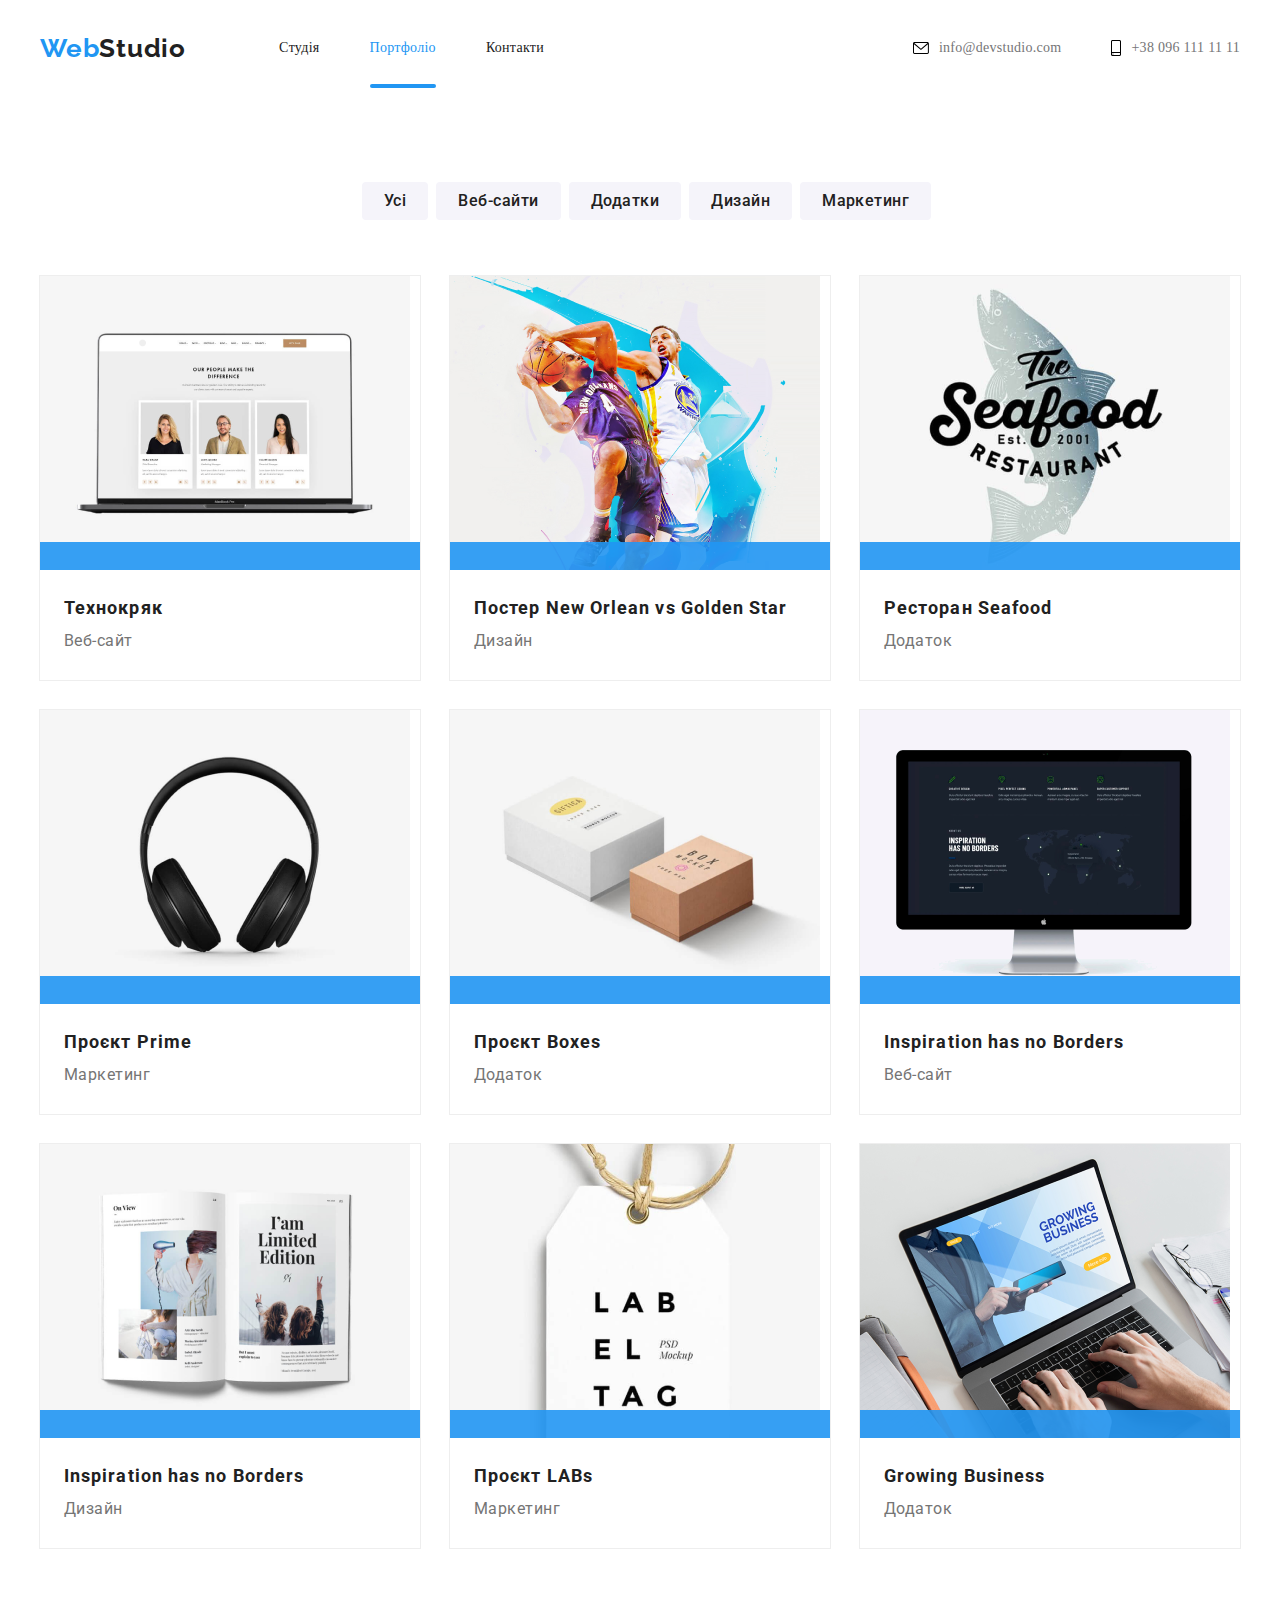
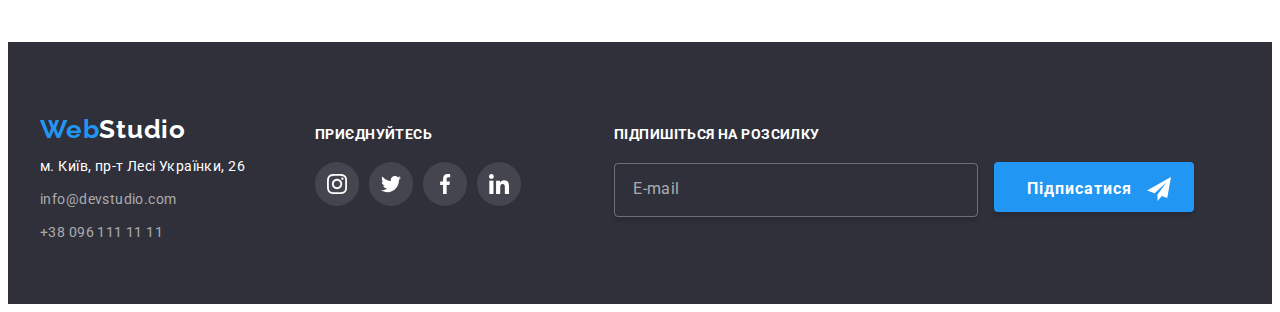
==== portfolio.html @ 43ad525f "update" ====
<!DOCTYPE html>
<html lang="en">
  <head>
    <meta charset="UTF-8" />
    <meta name="viewport" content="width=device-width, initial-scale=1.0" />
    <title>WebStudio</title>
    <link rel="preconnect" href="https://fonts.googleapis.com" />
    <link rel="preconnect" href="https://fonts.gstatic.com" crossorigin />
    <link
      href="https://fonts.googleapis.com/css2?family=Raleway:wght@700&family=Roboto:wght@400;500;700;900&display=swap"
      rel="stylesheet"
    />
    <link
      rel="stylesheet"
      href="https://cdnjs.cloudflare.com/ajax/libs/modern-normalize/2.0.0/modern-normalize.min.css"
      integrity="sha512-4xo8blKMVCiXpTaLzQSLSw3KFOVPWhm/TRtuPVc4WG6kUgjH6J03IBuG7JZPkcWMxJ5huwaBpOpnwYElP/m6wg=="
      crossorigin="anonymous"
      referrerpolicy="no-referrer"
    />
    <link rel="stylesheet" href="./css/main.min.css" />
  </head>
  <body class="body">
    <header class="header">
      <div class="container">
        <div class="header_flex_container">
          <nav class="nav">
            <ul class="nav__list">
              <li class="nav__list-logo-item">
                <a
                  class="header-logo"
                  href="./index.html"
                  title="Возврат на главную страницу"
                  ><span>Web</span>Studio</a
                >
              </li>
              <li class="nav__list-item">
                <a
                  class="nav__list-link nav__list-link--visual"
                  href="./index.html"
                  >Cтудія</a
                >
              </li>
              <li class="nav__list-item">
                <a class="nav__list-link" href="./portfolio.html"> Портфоліо</a>
              </li>
              <li class="nav__list-item">
                <a
                  class="nav__list-link nav__list-link--visual"
                  href=""
                  target="_blank"
                  >Контакти</a
                >
              </li>
            </ul>
          </nav>
          <ul class="contact">
            <li class="contact__list-item">
              <a class="contact__list-link" href="mailto:info@devstudio.com">
                <svg width="16" height="12" class="contact__list-icon">
                  <use href="./symbol.svg#icon-letters"></use>
                </svg>
                info@devstudio.com</a
              >
            </li>
            <li class="contact__list-item">
              <a class="contact__list-link" href="tel:+380961111111">
                <svg width="10" height="16" class="contact__list-icon">
                  <use href="./symbol.svg#icon-smartphone"></use>
                </svg>
                +38 096 111 11 11</a
              >
            </li>
          </ul>
        </div>
      </div>
    </header>
    <main>
      <section class="portfolio">
        <div class="container">
          <ul class="portfolio-button-list">
            <li><button class="portfolio-button-item">Усі</button></li>
            <li><button class="portfolio-button-item">Веб-сайти</button></li>
            <li><button class="portfolio-button-item">Додатки</button></li>
            <li><button class="portfolio-button-item">Дизайн</button></li>
            <li><button class="portfolio-button-item">Маркетинг</button></li>
          </ul>
          <ul class="card-list">
            <li class="card-item">
              <a href="" class="card-list-link">
                <div class="overlay">
                  <img class="all-img" src="./img2/img1.png" alt="png" />
                  <p class="overlay-text">
                    Ресурс пропонує комплексні пропозиції з різним рівнем
                    функціоналу та сервісів. Все це дозволить відвідувачу
                    отримати вичерпні відомості про компанію чи приватну особу.
                  </p>
                </div>
                <div class="card-list-text">
                  <h3 class="card-title">Технокряк</h3>
                  <p class="card-text">Веб-сайт</p>
                </div>
              </a>
            </li>
            <li class="card-item">
              <a href="" class="card-list-link">
                <div class="overlay">
                  <img class="all-img" src="./img2/img2.png" alt="png" />
                  <p class="overlay-text">
                    Ресурс пропонує комплексні пропозиції з різним рівнем
                    функціоналу та сервісів. Все це дозволить відвідувачу
                    отримати вичерпні відомості про компанію чи приватну особу.
                  </p>
                </div>
                <div class="card-list-text">
                  <h3 class="card-title">Постер New Orlean vs Golden Star</h3>
                  <p class="card-text">Дизайн</p>
                </div>
              </a>
            </li>
            <li class="card-item">
              <a href="" class="card-list-link">
                <div class="overlay">
                  <img class="all-img" src="./img2/img3.png" alt="png" />
                  <p class="overlay-text">
                    Ресурс пропонує комплексні пропозиції з різним рівнем
                    функціоналу та сервісів. Все це дозволить відвідувачу
                    отримати вичерпні відомості про компанію чи приватну особу.
                  </p>
                </div>
                <div class="card-list-text">
                  <h3 class="card-title">Ресторан Seafood</h3>
                  <p class="card-text">Додаток</p>
                </div>
              </a>
            </li>
            <li class="card-item">
              <a href="" class="card-list-link">
                <div class="overlay">
                  <img class="all-img" src="./img2/img4.png" alt="png" />
                  <p class="overlay-text">
                    Ресурс пропонує комплексні пропозиції з різним рівнем
                    функціоналу та сервісів. Все це дозволить відвідувачу
                    отримати вичерпні відомості про компанію чи приватну особу.
                  </p>
                </div>
                <div class="card-list-text">
                  <h3 class="card-title">Проєкт Prime</h3>
                  <p class="card-text">Маркетинг</p>
                </div>
              </a>
            </li>
            <li class="card-item">
              <a href="" class="card-list-link">
                <div class="overlay">
                  <img class="all-img" src="./img2/img5.png" alt="png" />
                  <p class="overlay-text">
                    Ресурс пропонує комплексні пропозиції з різним рівнем
                    функціоналу та сервісів. Все це дозволить відвідувачу
                    отримати вичерпні відомості про компанію чи приватну особу.
                  </p>
                </div>
                <div class="card-list-text">
                  <h3 class="card-title">Проєкт Boxes</h3>
                  <p class="card-text">Додаток</p>
                </div>
              </a>
            </li>
            <li class="card-item">
              <a href="" class="card-list-link">
                <div class="overlay">
                  <img class="all-img" src="./img2/img6.png" alt="png" />
                  <p class="overlay-text">
                    Ресурс пропонує комплексні пропозиції з різним рівнем
                    функціоналу та сервісів. Все це дозволить відвідувачу
                    отримати вичерпні відомості про компанію чи приватну особу.
                  </p>
                </div>
                <div class="card-list-text">
                  <h3 class="card-title">Inspiration has no Borders</h3>
                  <p class="card-text">Веб-сайт</p>
                </div>
              </a>
            </li>
            <li class="card-item">
              <a href="" class="card-list-link">
                <div class="overlay">
                  <img class="all-img" src="./img2/img7.png" alt="png" />
                  <p class="overlay-text">
                    Ресурс пропонує комплексні пропозиції з різним рівнем
                    функціоналу та сервісів. Все це дозволить відвідувачу
                    отримати вичерпні відомості про компанію чи приватну особу.
                  </p>
                </div>
                <div class="card-list-text">
                  <h3 class="card-title">Inspiration has no Borders</h3>
                  <p class="card-text">Дизайн</p>
                </div>
              </a>
            </li>
            <li class="card-item">
              <a href="" class="card-list-link">
                <div class="overlay">
                  <img class="all-img" src="./img2/img8.png" alt="png" />
                  <p class="overlay-text">
                    Ресурс пропонує комплексні пропозиції з різним рівнем
                    функціоналу та сервісів. Все це дозволить відвідувачу
                    отримати вичерпні відомості про компанію чи приватну особу.
                  </p>
                </div>
                <div class="card-list-text">
                  <h3 class="card-title">Проєкт LABs</h3>
                  <p class="card-text">Маркетинг</p>
                </div>
              </a>
            </li>
            <li class="card-item">
              <a href="" class="card-list-link">
                <div class="overlay">
                  <img class="all-img" src="./img2/img9.png" alt="png" />
                  <p class="overlay-text">
                    Ресурс пропонує комплексні пропозиції з різним рівнем
                    функціоналу та сервісів. Все це дозволить відвідувачу
                    отримати вичерпні відомості про компанію чи приватну особу.
                  </p>
                </div>
                <div class="card-list-text">
                  <h3 class="card-title">Growing Business</h3>
                  <p class="card-text">Додаток</p>
                </div>
              </a>
            </li>
          </ul>
        </div>
      </section>
    </main>
    <footer class="footer">
      <div class="container">
        <div class="flex-container">
          <div>
            <a href="*" class="footer-logo"><span>Web</span>Studio</a>
            <address class="footer-address">
              <p class="footer-address-text">м. Київ, пр-т Лесі Українки, 26</p>
              <a class="footer-address-mailto" href="mailto:info@devstudio.com"
                >info@devstudio.com</a
              >
              <a class="footer-address-tel" href="tel:+38 096 111 11 11"
                >+38 096 111 11 11</a
              >
            </address>
          </div>
          <div>
            <p class="footer-social-title">приєднуйтесь</p>
            <ul class="footer-social-list">
              <li class="footer-social-item">
                <a class="footer-social-link" href="">
                  <svg class="footer-social-link-svg" width="20" height="20">
                    <use href="./symbol.svg#icon-instagram"></use>
                  </svg>
                </a>
              </li>
              <li>
                <a class="footer-social-link" href="">
                  <svg class="footer-social-link-svg" width="20" height="20">
                    <use href="./symbol.svg#icon-twitter"></use>
                  </svg>
                </a>
              </li>
              <li>
                <a class="footer-social-link" href="">
                  <svg class="footer-social-link-svg" width="20" height="20">
                    <use href="./symbol.svg#icon-facebook"></use>
                  </svg>
                </a>
              </li>
              <li>
                <a class="footer-social-link" href="">
                  <svg class="footer-social-link-svg" width="20" height="20">
                    <use href="./symbol.svg#icon-linkedin"></use>
                  </svg>
                </a>
              </li>
            </ul>
          </div>
          <div class="subscribe">
            <p class="subscribe-text">Підпишіться на розсилку</p>
            <form class="footer-form">
              <input
                type="email"
                class="footer-form-input"
                placeholder="E-mail"
              />
              <button type="submit" class="footer-form-btn">
                Підписатися
                <svg width="24" height="24" class="footer-form-btn-svg">
                  <use href="./symbol.svg#icon-send"></use>
                </svg>
              </button>
            </form>
          </div>
        </div>
      </div>
    </footer>
  </body>
</html>
---- css/main.min.css ----
ul{margin:0;list-style:none;padding:0}h1,h2,h3,h4,h5,h6,p{margin:0}a{text-decoration:none;color:inherit}button{border:none;cursor:pointer;font-family:inherit}address{font-style:normal}img{display:block;height:auto;max-width:100%}.container{padding-left:15px;padding-right:15px;width:1200px;margin:0 auto}.business-order{width:216px;height:50px;border-radius:4px;background:#2196f3;-webkit-box-shadow:0px 4px 4px 0px rgba(0,0,0,.15);box-shadow:0px 4px 4px 0px rgba(0,0,0,.15);color:#fff;text-align:center;font-family:Roboto;font-size:16px;font-style:normal;font-weight:700;line-height:30px;letter-spacing:.96px;margin-left:477px}.footer-form-btn{width:200px;height:50px;border-radius:4px;background:#2196f3;-webkit-box-shadow:0px 4px 4px 0px rgba(0,0,0,.15);box-shadow:0px 4px 4px 0px rgba(0,0,0,.15);border:none;color:#fff;text-align:center;font-family:Roboto;font-size:16px;font-style:normal;font-weight:700;line-height:30px;letter-spacing:.96px;margin-left:12px}.footer-form-btn-svg{position:relative;left:10px;top:6.5px}header{font-weight:500;font-size:14px;line-height:1.143;letter-spacing:.02em;position:sticky;top:0;background:#fff;z-index:1}.header_flex_container{display:-webkit-box;display:-ms-flexbox;display:flex;-webkit-box-align:center;-ms-flex-align:center;align-items:center}.nav__list{display:-webkit-box;display:-ms-flexbox;display:flex;-webkit-box-align:center;-ms-flex-align:center;align-items:center;list-style:none}.nav__list-logo-item{margin-right:93px}.header-logo{color:#212121;font-family:Raleway;font-size:26px;font-style:normal;font-weight:700;line-height:normal;letter-spacing:.78px;margin-top:24px}span{color:#2196f3;font-family:Raleway;font-size:26px;font-style:normal;font-weight:700;line-height:normal;letter-spacing:.78px}.nav__list-item:not(:last-child){margin-right:50px}.nav__list-link{position:relative;-webkit-transition:color 250ms cubic-bezier(0.4, 0, 0.2, 1);transition:color 250ms cubic-bezier(0.4, 0, 0.2, 1);display:block;padding:32px 0;text-decoration:none;color:#2196f3;overflow:hidden}.nav__list-link::after{position:absolute;bottom:0;-webkit-transition:-webkit-transform 250ms cubic-bezier(0.4, 0, 0.2, 1);transition:-webkit-transform 250ms cubic-bezier(0.4, 0, 0.2, 1);transition:transform 250ms cubic-bezier(0.4, 0, 0.2, 1);transition:transform 250ms cubic-bezier(0.4, 0, 0.2, 1), -webkit-transform 250ms cubic-bezier(0.4, 0, 0.2, 1);display:block;content:"";width:100%;height:4px;border-radius:2px;background-color:#2196f3}.nav__list-link:hover,.nav__list-link:focus{color:#2196f3}.nav__list-link--visual{color:#212121}.nav__list-link--visual::after{-webkit-transform:translateY(100%);transform:translateY(100%)}.nav__list-link--visual:hover:after,.nav__list-link--visual:focus:after{-webkit-transform:translateY(0%);transform:translateY(0%)}.contact{display:-webkit-box;display:-ms-flexbox;display:flex;-webkit-box-align:center;-ms-flex-align:center;align-items:center;-webkit-box-pack:center;-ms-flex-pack:center;justify-content:center;margin-left:auto;list-style:none}.contact__list-item:nth-child(1){margin-right:50px}.contact__list-link{display:-webkit-box;display:-ms-flexbox;display:flex;-webkit-box-align:center;-ms-flex-align:center;align-items:center;-webkit-transition:color 250ms cubic-bezier(0.4, 0, 0.2, 1),fill 250ms cubic-bezier(0.4, 0, 0.2, 1);transition:color 250ms cubic-bezier(0.4, 0, 0.2, 1),fill 250ms cubic-bezier(0.4, 0, 0.2, 1);padding-top:30px;padding-bottom:30px;text-decoration:none;color:#757577}.contact__list-link:hover,.contact__list-link:focus{color:#2196f3;fill:#2196f3}.contact__list-icon{margin-right:10px}.business{padding-top:200px;padding-bottom:200px;background-image:url(../img/backgroundImg.png)}.business-title{margin:0 auto;width:696px;color:#fff;text-align:center;font-family:Roboto;font-size:44px;font-style:normal;font-weight:900;line-height:60px;letter-spacing:2.64px;text-transform:uppercase;margin-bottom:30px}.features-sections{padding-top:94px;padding-bottom:94px}.features-list{display:-webkit-box;display:-ms-flexbox;display:flex;gap:30px}.features-title{color:#212121;font-family:Roboto;font-size:14px;font-style:normal;font-weight:700;line-height:normal;letter-spacing:.42px;text-transform:uppercase;margin-top:30px}.features-text{width:270px;color:#757575;font-family:Roboto;font-size:14px;font-style:normal;font-weight:400;line-height:24px;letter-spacing:.42px;margin-top:10px}.features-img{width:270px;height:120px;border-radius:4px;background:#f5f4fa;margin-bottom:30px}.features-list-item:first-child::before{background-image:url(../img/antenna.png);display:block;content:"";width:270px;height:120px}.features-list-item:nth-child(2):before{background-image:url(../img/clock.png);display:block;content:"";width:270px;height:120px}.features-list-item:nth-child(3)::before{background-image:url(../img/diagram.png);display:block;content:"";width:270px;height:120px}.features-list-item:last-child::before{background-image:url(../img/astronaut.png);display:block;content:"";width:270px;height:120px}.wearedoing-title{color:#212121;text-align:center;font-family:Roboto;font-size:36px;font-style:normal;font-weight:700;line-height:normal;letter-spacing:1.08px;margin-bottom:50px}.wearedoing-list{display:-webkit-box;display:-ms-flexbox;display:flex;-webkit-column-gap:30px;-moz-column-gap:30px;column-gap:30px;margin-bottom:94px}.work-list{position:relative}.wearedoing-item-text{color:#fff;text-align:center;font-family:Roboto;font-size:14px;font-style:normal;font-weight:700;line-height:normal;letter-spacing:.42px;text-transform:uppercase;position:absolute;bottom:0;left:0;background:rgba(47,48,58,.8);display:-webkit-box;display:-ms-flexbox;display:flex;-webkit-box-pack:center;-ms-flex-pack:center;justify-content:center;width:100%;height:70px;-webkit-box-align:center;-ms-flex-align:center;align-items:center}.section-team{background:#f5f4fa;padding-top:94px;padding-bottom:94px}.section-team-title{color:#212121;text-align:center;font-family:Roboto;font-size:36px;font-style:normal;font-weight:700;line-height:normal;letter-spacing:1.08px;margin-bottom:50px}.team-list{display:-webkit-box;display:-ms-flexbox;display:flex;-webkit-column-gap:30px;-moz-column-gap:30px;column-gap:30px}.team-list-item{width:270px;height:428px;border-radius:0px 0px 4px 4px;background:#fff;-webkit-box-shadow:0px 2px 1px 0px rgba(0,0,0,.2),0px 1px 1px 0px rgba(0,0,0,.14),0px 1px 3px 0px rgba(0,0,0,.12);box-shadow:0px 2px 1px 0px rgba(0,0,0,.2),0px 1px 1px 0px rgba(0,0,0,.14),0px 1px 3px 0px rgba(0,0,0,.12)}.team-list-title{color:#212121;text-align:center;font-family:Roboto;font-size:16px;font-style:normal;font-weight:500;line-height:normal;letter-spacing:.48px;margin-top:30px}.team-list-text{color:#757575;text-align:center;font-family:Roboto;font-size:16px;font-style:normal;font-weight:400;line-height:normal;letter-spacing:.48px;margin-top:10px}.social-list{display:-webkit-box;display:-ms-flexbox;display:flex;gap:20px;margin-top:16px;margin-left:16px}.social-item-link{width:44px;height:44px;display:-webkit-box;display:-ms-flexbox;display:flex;-webkit-box-align:center;-ms-flex-align:center;align-items:center;-webkit-box-pack:center;-ms-flex-pack:center;justify-content:center;border-radius:50%;color:#757575}.social-item-link:hover{color:#fff;background-color:#2196f3}.social-item-svg{fill:currentColor}.customers-sections{padding-top:94px;padding-bottom:94px}.customers-title{color:#212121;text-align:center;font-family:Roboto;font-size:36px;font-style:normal;font-weight:700;line-height:normal;letter-spacing:1.08px;margin-bottom:50px}.client-list{display:-webkit-box;display:-ms-flexbox;display:flex;gap:30px}.client-list-item{-ms-flex-preferred-size:calc((100% - 150px)/6);flex-basis:calc((100% - 150px)/6)}.client-link{width:170px;height:92px;border-radius:4px;border:1px solid #afb1b8;display:-webkit-box;display:-ms-flexbox;display:flex}.client-link:hover .client-svg{color:#2196f3}.client-link:hover{border:1px solid #2196f3}.client-svg{width:106px;height:60px;margin-top:16px;margin-left:32px;fill:currentColor;color:#757575}.footer{padding-top:72px;background:#2f303a;padding-bottom:60px}.footer-logo{color:#fff;font-family:Raleway;font-size:26px;font-style:normal;font-weight:700;line-height:normal;letter-spacing:.78px}.footer-address{margin-top:10px;display:-webkit-box;display:-ms-flexbox;display:flex;-webkit-box-orient:vertical;-webkit-box-direction:normal;-ms-flex-direction:column;flex-direction:column}.flex-container{display:-webkit-box;display:-ms-flexbox;display:flex;-webkit-column-gap:70px;-moz-column-gap:70px;column-gap:70px}.footer-address-text{color:#fff;font-family:Roboto;font-size:14px;font-style:normal;font-weight:400;line-height:24px;letter-spacing:.42px;margin-bottom:9px}.footer-address-mailto{color:rgba(255,255,255,.6);font-family:Roboto;font-size:14px;font-style:normal;font-weight:400;line-height:24px;letter-spacing:.42px;margin-bottom:9px}.footer-address-tel{color:rgba(255,255,255,.6);font-family:Roboto;font-size:14px;font-style:normal;font-weight:400;line-height:24px;letter-spacing:.42px}.footer-social-title{color:#fff;font-family:Roboto;font-size:14px;font-style:normal;font-weight:700;line-height:normal;letter-spacing:.42px;text-transform:uppercase;margin-top:12px}.footer-social-list{display:-webkit-box;display:-ms-flexbox;display:flex;margin-top:20px;gap:10px}.footer-social-link{display:-webkit-box;display:-ms-flexbox;display:flex;width:44px;height:44px;background-color:rgba(255,255,255,.1);border-radius:50%}.footer-social-link-svg{margin-top:12px;margin-left:12px;fill:currentColor;color:#fff}.footer-social-link:hover{background-color:#2196f3}.subscribe{margin-left:23px}.subscribe-text{color:#fff;font-family:Roboto;font-size:14px;font-style:normal;font-weight:700;line-height:normal;letter-spacing:.42px;text-transform:uppercase;margin-bottom:20px;margin-top:12px}.footer-form-input{width:358px;height:50px;border-radius:4px;border:1px solid rgba(255,255,255,.3);background:rgba(33,150,243,0);-webkit-box-shadow:0px 4px 4px 0px rgba(0,0,0,.15);box-shadow:0px 4px 4px 0px rgba(0,0,0,.15);text-indent:16px}.footer-form-input::-webkit-input-placeholder{color:rgba(255,255,255,.6);font-family:Roboto;font-size:16px;font-style:normal;font-weight:400;line-height:20px;letter-spacing:.48px}.footer-form-input::-moz-placeholder{color:rgba(255,255,255,.6);font-family:Roboto;font-size:16px;font-style:normal;font-weight:400;line-height:20px;letter-spacing:.48px}.footer-form-input:-ms-input-placeholder{color:rgba(255,255,255,.6);font-family:Roboto;font-size:16px;font-style:normal;font-weight:400;line-height:20px;letter-spacing:.48px}.footer-form-input::-ms-input-placeholder{color:rgba(255,255,255,.6);font-family:Roboto;font-size:16px;font-style:normal;font-weight:400;line-height:20px;letter-spacing:.48px}.footer-form-input::placeholder{color:rgba(255,255,255,.6);font-family:Roboto;font-size:16px;font-style:normal;font-weight:400;line-height:20px;letter-spacing:.48px}.modal{position:absolute;top:50%;left:50%;padding:40px;background-color:#fff;-webkit-transform:translate(-50%, -50%) scale(1) scaleY(1) rotate(0);transform:translate(-50%, -50%) scale(1) scaleY(1) rotate(0);-webkit-transition:-webkit-transform 300ms linear;transition:-webkit-transform 300ms linear;transition:transform 300ms linear;transition:transform 300ms linear, -webkit-transform 300ms linear;max-width:528px}.modal-title{color:#212121;text-align:center;font-family:Roboto;font-size:20px;font-style:normal;font-weight:700;line-height:normal;letter-spacing:.6px;margin-bottom:12px}label{display:block;margin-bottom:10px}.input-name,.input-tel,.input-email{background-color:rgba(0,0,0,0);width:100%;height:40px;border:none;padding-left:35px;border-radius:4px;border:1px solid rgba(33,33,33,.2);margin-top:4px}.input-name:focus-within,.input-name:focus-within,.input-name:focus-within,.input-tel:focus-within,.input-tel:focus-within,.input-tel:focus-within,.input-email:focus-within,.input-email:focus-within,.input-email:focus-within{outline:1px solid #2196f3}.modal-form{color:#757575;font-family:Roboto;font-size:12px;font-style:normal;font-weight:400;line-height:normal;letter-spacing:.12px}.modal-massage{resize:none;border:none;width:100%;height:120px;padding:12px 16px 12px 16px;margin-top:4px;border-radius:4px;border:1px solid rgba(33,33,33,.2);margin-bottom:20px}.modal-massage::-webkit-input-placeholder{color:rgba(117,117,117,.5);font-family:Roboto;font-size:12px;font-style:normal;font-weight:400;line-height:normal;letter-spacing:.12px}.modal-massage::-moz-placeholder{color:rgba(117,117,117,.5);font-family:Roboto;font-size:12px;font-style:normal;font-weight:400;line-height:normal;letter-spacing:.12px}.modal-massage:-ms-input-placeholder{color:rgba(117,117,117,.5);font-family:Roboto;font-size:12px;font-style:normal;font-weight:400;line-height:normal;letter-spacing:.12px}.modal-massage::-ms-input-placeholder{color:rgba(117,117,117,.5);font-family:Roboto;font-size:12px;font-style:normal;font-weight:400;line-height:normal;letter-spacing:.12px}.modal-massage::placeholder{color:rgba(117,117,117,.5);font-family:Roboto;font-size:12px;font-style:normal;font-weight:400;line-height:normal;letter-spacing:.12px}.modal-massage:focus-within{outline:1px solid #2196f3}.privacy-span{color:#757575;font-family:Roboto;font-size:14px;font-style:normal;font-weight:400;line-height:24px;letter-spacing:.42px}.privacy-link{color:#2196f3;font-family:Roboto;font-size:14px;font-style:normal;font-weight:400;line-height:24px;letter-spacing:.42px;text-decoration-line:underline}.modal-form-spn{position:relative;color:#212121}.modal-form-spn:focus-within{color:#2196f3}.modal-svg{color:currentColor;position:absolute;top:10px;left:15px}.modal-form-btn{width:200px;height:50px;border-radius:4px;background:#188ce8;-webkit-box-shadow:0px 4px 4px 0px rgba(0,0,0,.15);box-shadow:0px 4px 4px 0px rgba(0,0,0,.15);color:#fff;text-align:center;font-family:Roboto;font-size:16px;font-style:normal;font-weight:700;line-height:30px;letter-spacing:.96px;margin-left:124px;margin-top:20px}.privacy-input{margin-left:13px;width:16px;height:15px}.modal-span-icon{fill:currentColor}.modal-btn-close{height:30px;width:30px;position:absolute;top:8px;right:8px;border-radius:50%;border:1px solid rgba(0,0,0,.1);background:none;display:-webkit-box;display:-ms-flexbox;display:flex;-webkit-box-align:center;-ms-flex-align:center;align-items:center;-webkit-box-pack:center;-ms-flex-pack:center;justify-content:center}.btn-close-svg{fill:currentColor}.modal-btn-close:hover,.btn-close-svg:hover{color:#2196f3}.modal-privacy{display:-webkit-box;display:-ms-flexbox;display:flex;gap:7px;-webkit-box-pack:center;-ms-flex-pack:center;justify-content:center;-webkit-box-align:center;-ms-flex-align:center;align-items:center}.backdrop.is-hidden .modal{-webkit-transform:translate(-50%, -50%) scale(0);transform:translate(-50%, -50%) scale(0)}.portfolio{margin-top:94px;margin-bottom:94px}.portfolio-button-list{display:-webkit-box;display:-ms-flexbox;display:flex;gap:8px;margin-left:322px}.portfolio-button-item{border-radius:4px;background:#f5f4fa;color:#212121;text-align:center;font-family:Roboto;font-size:16px;font-style:normal;font-weight:500;line-height:26px;letter-spacing:.48px;padding-left:22px;padding-right:22px;padding-top:6px;padding-bottom:6px;-webkit-transition:.2s;transition:.2s}.portfolio-button-item:hover{border-radius:4px;background:#2196f3;color:#fff;text-align:center;font-family:Roboto;font-size:16px;font-style:normal;font-weight:500;line-height:26px;letter-spacing:.48px;-webkit-box-shadow:0px 2px 2px 0px rgba(0,0,0,.12),0px 1px 2px 0px rgba(0,0,0,.08),0px 3px 1px 0px rgba(0,0,0,.1);box-shadow:0px 2px 2px 0px rgba(0,0,0,.12),0px 1px 2px 0px rgba(0,0,0,.08),0px 3px 1px 0px rgba(0,0,0,.1)}.card-list{margin-top:56px;display:-webkit-box;display:-ms-flexbox;display:flex;-webkit-box-pack:center;-ms-flex-pack:center;justify-content:center;-ms-flex-wrap:wrap;flex-wrap:wrap;gap:30px}.card-title{color:#212121;font-family:Roboto;font-size:18px;font-style:normal;font-weight:700;line-height:36px;letter-spacing:1.08px;margin-top:20px;margin-bottom:0;margin-left:24px}.card-text{color:#757575;font-family:Roboto;font-size:16px;font-style:normal;font-weight:400;line-height:30px;letter-spacing:.48px;margin-left:24px;margin-top:0;margin-bottom:20px}.card-item{height:404px;position:relative;-ms-flex-preferred-size:calc((100% - 60px)/3);flex-basis:calc((100% - 60px)/3);outline:1px solid #eee;-webkit-transition:.5s;transition:.5s;overflow:hidden}.card-item:hover{-webkit-box-shadow:1px 4px 6px 0px rgba(0,0,0,.16),0px 4px 4px 0px rgba(0,0,0,.06),0px 1px 1px 0px rgba(0,0,0,.12);box-shadow:1px 4px 6px 0px rgba(0,0,0,.16),0px 4px 4px 0px rgba(0,0,0,.06),0px 1px 1px 0px rgba(0,0,0,.12)}.card-item:hover .overlay{-webkit-transform:translateY(0);transform:translateY(0)}.overlay-text{position:absolute;top:0;left:0;padding:63px 24px;-webkit-transform:translateY(100%);transform:translateY(100%);color:#fff;font-size:18px;font-style:normal;font-weight:400;line-height:28px;letter-spacing:.54px;background-color:rgba(33,150,243,.9);-webkit-transition:-webkit-transform .5s ease;transition:-webkit-transform .5s ease;transition:transform .5s ease;transition:transform .5s ease, -webkit-transform .5s ease}.overlay{overflow:hidden;position:relative}.card-list-link:hover .overlay-text{-webkit-transform:translateY(0);transform:translateY(0)}.card-list-text{padding:0 24 20 24}/*# sourceMappingURL=main.min.css.map */
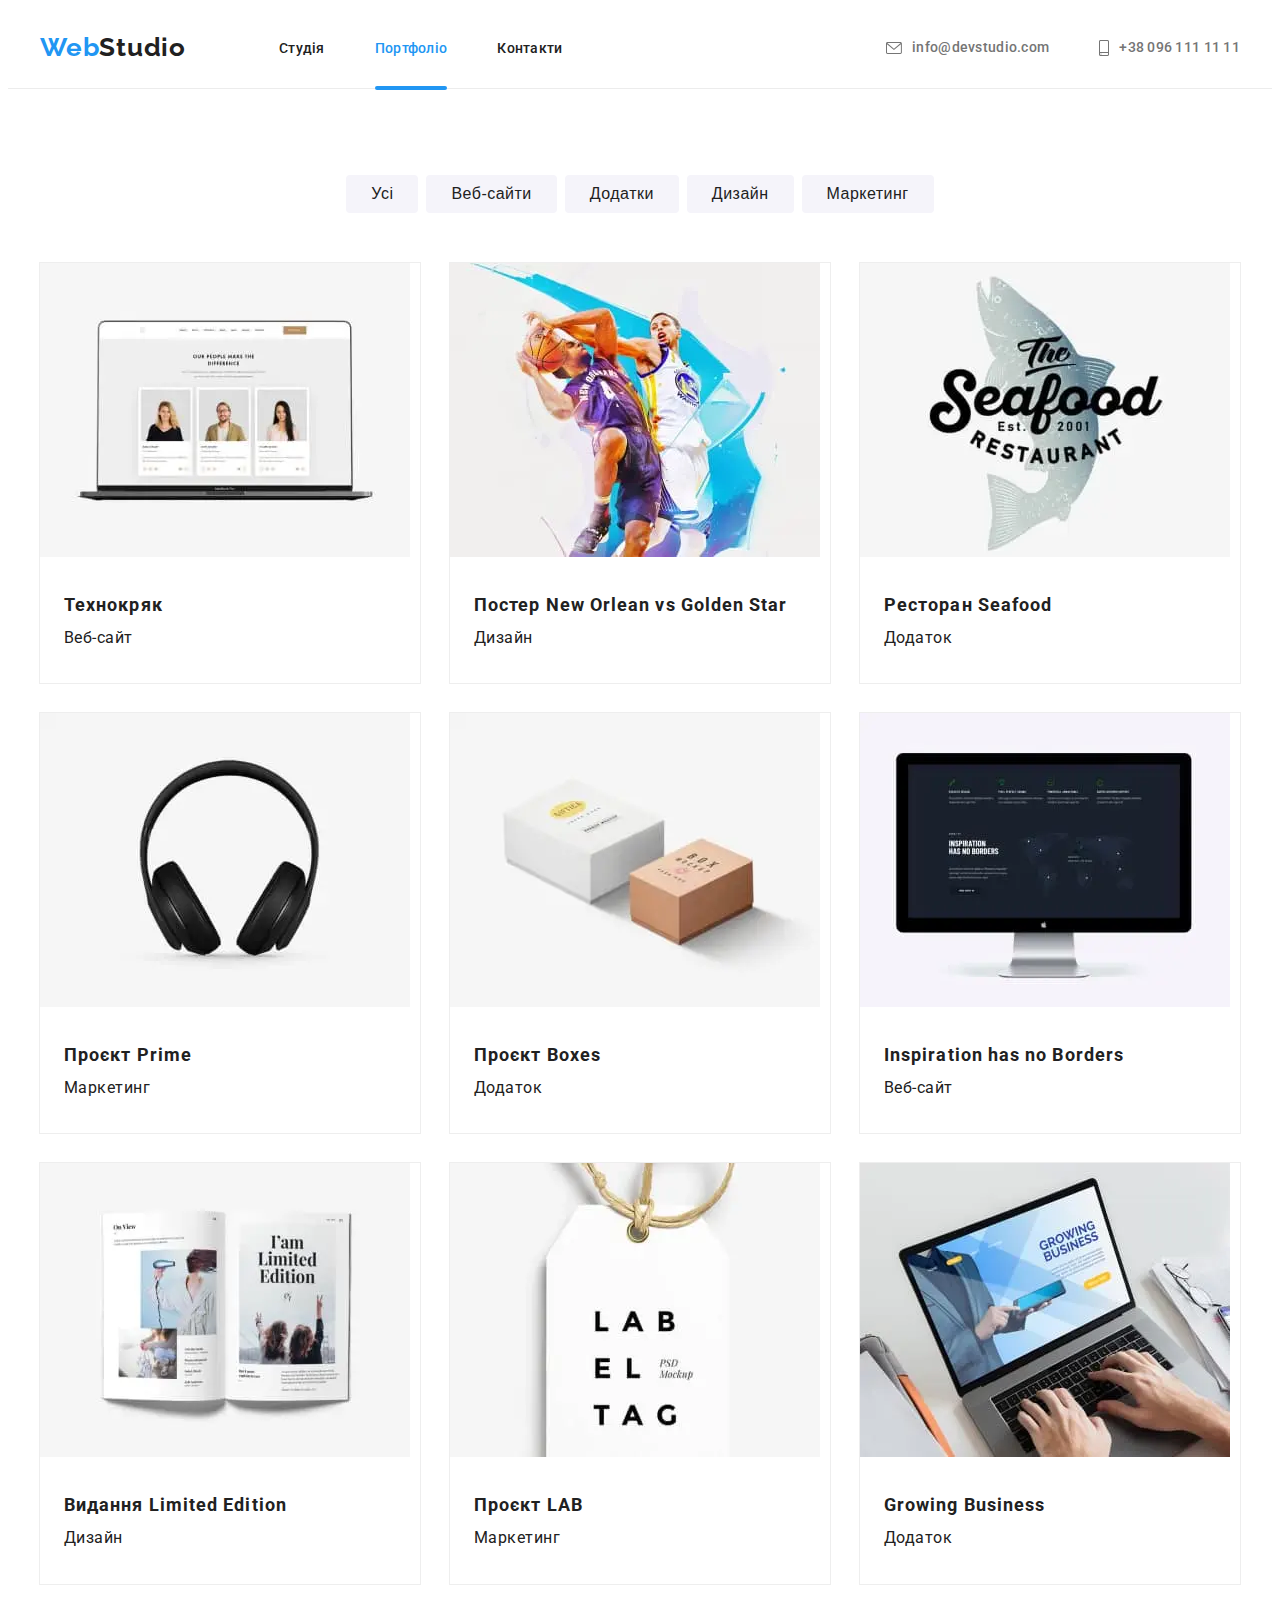
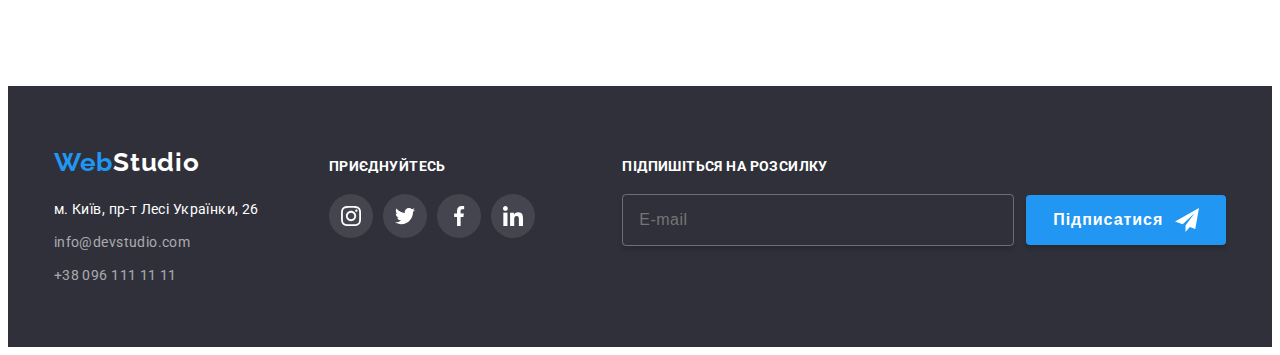
==== commit 0144f933: "final work" ====
--- a/portfolio.html
+++ b/portfolio.html
@@ -1,9 +1,9 @@
 <!DOCTYPE html>
-<html lang="en">
+<html lang="uk">
   <head>
     <meta charset="UTF-8" />
     <meta name="viewport" content="width=device-width, initial-scale=1.0" />
-    <title>WebStudio</title>
+    <title>Portfolio</title>
     <link rel="preconnect" href="https://fonts.googleapis.com" />
     <link rel="preconnect" href="https://fonts.gstatic.com" crossorigin />
     <link
@@ -19,213 +19,763 @@
     />
     <link rel="stylesheet" href="./css/main.min.css" />
   </head>
-  <body class="body">
+  <body>
     <header class="header">
       <div class="container">
-        <div class="header_flex_container">
+        <div class="header__wrapper">
+          <a href="./index.html" class="header__logo"
+            ><span class="web">Web</span>Studio</a
+          >
           <nav class="nav">
             <ul class="nav__list">
-              <li class="nav__list-logo-item">
-                <a
-                  class="header-logo"
-                  href="./index.html"
-                  title="Возврат на главную страницу"
-                  ><span>Web</span>Studio</a
+              <li class="nav__item">
+                <a href="./index.html" class="nav__link">Студія</a>
+              </li>
+              <li class="nav__item">
+                <a href="./portfolio.html" class="nav__link active"
+                  >Портфоліо</a
                 >
               </li>
-              <li class="nav__list-item">
-                <a
-                  class="nav__list-link nav__list-link--visual"
-                  href="./index.html"
-                  >Cтудія</a
-                >
-              </li>
-              <li class="nav__list-item">
-                <a class="nav__list-link" href="./portfolio.html"> Портфоліо</a>
-              </li>
-              <li class="nav__list-item">
-                <a
-                  class="nav__list-link nav__list-link--visual"
-                  href=""
-                  target="_blank"
-                  >Контакти</a
-                >
+              <li class="nav__item">
+                <a href="#" class="nav__link">Контакти</a>
               </li>
             </ul>
           </nav>
-          <ul class="contact">
-            <li class="contact__list-item">
-              <a class="contact__list-link" href="mailto:info@devstudio.com">
-                <svg width="16" height="12" class="contact__list-icon">
-                  <use href="./symbol.svg#icon-letters"></use>
+          <ul class="contacts">
+            <li class="contacts__item">
+              <a href="mailto:info@devstudio.com" class="contacts__link">
+                <svg width="16" height="12" class="contacts__icon">
+                  <use href="./images/symbol-defs.svg#icon-envelope"></use>
                 </svg>
-                info@devstudio.com</a
-              >
-            </li>
-            <li class="contact__list-item">
-              <a class="contact__list-link" href="tel:+380961111111">
-                <svg width="10" height="16" class="contact__list-icon">
-                  <use href="./symbol.svg#icon-smartphone"></use>
+                <span>info@devstudio.com</span>
+              </a>
+            </li>
+            <li class="contacts__item">
+              <a href="tel:+38 096 111 11 11" class="contacts__link">
+                <svg width="10" height="16" class="contacts__icon">
+                  <use href="./images/symbol-defs.svg#icon-smartphone"></use>
                 </svg>
-                +38 096 111 11 11</a
-              >
+                <span>+38 096 111 11 11</span>
+              </a>
             </li>
           </ul>
+          <button class="header__btn mob-menu__open">
+            <svg width="24" height="16">
+              <use href="./images/symbol-defs.svg#burger-menu"></use>
+            </svg>
+          </button>
+        </div>
+      </div>
+      <div class="mob-menu is-hidden-mob">
+        <div class="mob-menu__container">
+          <button class="mob-menu__close">
+            <svg width="18" height="18">
+              <use
+                href="./images/symbol-defs.svg#icon-exit"
+                class="modal-close-icon"
+              ></use>
+            </svg>
+          </button>
+
+          <nav class="mob-navigation">
+            <ul class="mob-navigation__list">
+              <li class="mob-navigation__item">
+                <a href="./index.html" class="mob-navigation__link">Студія</a>
+              </li>
+              <li class="mob-navigation__item">
+                <a href="./portfolio.html" class="mob-navigation__link"
+                  >Портфоліо</a
+                >
+              </li>
+              <li class="mob-navigation__item">
+                <a href="" class="mob-navigation__link">Контакти</a>
+              </li>
+            </ul>
+          </nav>
+
+          <div class="mob__bottom">
+            <ul class="mob-contacts">
+              <li class="mob-contacts__item">
+                <a href="tel: +38 096 111 11 11" class="mob-contacts__tel"
+                  >+38 096 111 11 11</a
+                >
+              </li>
+              <li class="mob-contacts__item">
+                <a href="mailto: info@devstudio.com" class="mob-contacts__mail"
+                  >info@devstudio.com</a
+                >
+              </li>
+            </ul>
+            <ul class="mob-social">
+              <li class="mob-social__item">
+                <a href="" class="mob-social__link">Instagram</a>
+              </li>
+              <li class="mob-social__item">
+                <a href="" class="mob-social__link">Twitter</a>
+              </li>
+              <li class="mob-social__item">
+                <a href="" class="mob-social__link">Facebook</a>
+              </li>
+              <li class="mob-social__item">
+                <a href="" class="mob-social__link">LinkedIn</a>
+              </li>
+            </ul>
+          </div>
         </div>
       </div>
     </header>
     <main>
       <section class="portfolio">
         <div class="container">
-          <ul class="portfolio-button-list">
-            <li><button class="portfolio-button-item">Усі</button></li>
-            <li><button class="portfolio-button-item">Веб-сайти</button></li>
-            <li><button class="portfolio-button-item">Додатки</button></li>
-            <li><button class="portfolio-button-item">Дизайн</button></li>
-            <li><button class="portfolio-button-item">Маркетинг</button></li>
+          <ul class="filters-list">
+            <li class="filters-list-item">
+              <button class="filters-list-btn">Усі</button>
+            </li>
+            <li class="filters-list-item">
+              <button class="filters-list-btn">Веб-сайти</button>
+            </li>
+            <li class="filters-list-item">
+              <button class="filters-list-btn">Додатки</button>
+            </li>
+            <li class="filters-list-item">
+              <button class="filters-list-btn">Дизайн</button>
+            </li>
+            <li class="filters-list-item">
+              <button class="filters-list-btn">Маркетинг</button>
+            </li>
           </ul>
-          <ul class="card-list">
-            <li class="card-item">
-              <a href="" class="card-list-link">
+          <ul class="projects-list">
+            <li class="projects-list-item">
+              <a href="" class="projects-list-link">
+                <picture>
+                  <source
+                    media="(min-width:1200px)"
+                    srcset="
+                      ./images/tech-desc@1x.webp 1x,
+                      ./images/tech-desc@2x.webp 2x,
+                      ./images/tech-desc@3x.webp 3x
+                    "
+                    type="image/webp"
+                  />
+                  <source
+                    media="(min-width:1200px)"
+                    srcset="
+                      ./images/tech-desc@1x.jpg 1x,
+                      ./images/tech-desc@2x.jpg 2x,
+                      ./images/tech-desc@3x.jpg 3x
+                    "
+                    type="image/jpeg"
+                  />
+                  <source
+                    media="(min-width:768px)"
+                    srcset="
+                      ./images/tech-tab@1x.webp 1x,
+                      ./images/tech-tab@2x.webp 2x,
+                      ./images/tech-tab@3x.webp 3x
+                    "
+                    type="image/webp"
+                  />
+                  <source
+                    media="(min-width:768px)"
+                    srcset="
+                      ./images/tech-tab@1x.jpg 1x,
+                      ./images/tech-tab@2x.jpg 2x,
+                      ./images/tech-tab@3x.jpg 3x
+                    "
+                    type="image/jpeg"
+                  />
+                  <source
+                    media="(max-width:768px)"
+                    srcset="
+                      ./images/tech-mob@1x.webp 1x,
+                      ./images/tech-mob@2x.webp 2x,
+                      ./images/tech-mob@3x.webp 3x
+                    "
+                    type="image/webp"
+                  />
+                  <source
+                    media="(max-width:768px)"
+                    srcset="
+                      ./images/tech-mob@1x.jpg 1x,
+                      ./images/tech-mob@2x.jpg 2x,
+                      ./images/tech-mob@3x.jpg 3x
+                    "
+                    type="image/jpeg"
+                  />
+                  <img src="./images/tech-mob@1x.jpg" />
+                </picture>
+                <div class="projects-list-text">
+                  <h3 class="projects-list-title">Технокряк</h3>
+                  <p class="projects-list-desc">Веб-сайт</p>
+                </div>
                 <div class="overlay">
-                  <img class="all-img" src="./img2/img1.png" alt="png" />
-                  <p class="overlay-text">
-                    Ресурс пропонує комплексні пропозиції з різним рівнем
-                    функціоналу та сервісів. Все це дозволить відвідувачу
-                    отримати вичерпні відомості про компанію чи приватну особу.
-                  </p>
-                </div>
-                <div class="card-list-text">
-                  <h3 class="card-title">Технокряк</h3>
-                  <p class="card-text">Веб-сайт</p>
-                </div>
-              </a>
-            </li>
-            <li class="card-item">
-              <a href="" class="card-list-link">
+                  Ресурс пропонує комплексні пропозиції з різним рівнем
+                  функціоналу та сервісів. Все це дозволить відвідувачу отримати
+                  вичерпні відомості про компанію чи приватну особу.
+                </div>
+              </a>
+            </li>
+            <li class="projects-list-item">
+              <a href="" class="projects-list-link">
+                <picture>
+                  <source
+                    media="(min-width:1200px)"
+                    srcset="
+                      ./images/poster-desc@1x.webp 1x,
+                      ./images/poster-desc@2x.webp 2x,
+                      ./images/poster-desc@3x.webp 3x
+                    "
+                    type="image/webp"
+                  />
+                  <source
+                    media="(min-width:1200px)"
+                    srcset="
+                      ./images/poster-desc@1x.jpg 1x,
+                      ./images/poster-desc@2x.jpg 2x,
+                      ./images/poster-desc@3x.jpg 3x
+                    "
+                    type="image/jpeg"
+                  />
+                  <source
+                    media="(min-width:768px)"
+                    srcset="
+                      ./images/poster-tab@1x.webp 1x,
+                      ./images/poster-tab@2x.webp 2x,
+                      ./images/poster-tab@3x.webp 3x
+                    "
+                    type="image/webp"
+                  />
+                  <source
+                    media="(min-width:768px)"
+                    srcset="
+                      ./images/poster-tab@1x.jpg 1x,
+                      ./images/poster-tab@2x.jpg 2x,
+                      ./images/poster-tab@3x.jpg 3x
+                    "
+                    type="image/jpeg"
+                  />
+                  <source
+                    media="(max-width:768px)"
+                    srcset="
+                      ./images/poster-mob@1x.webp 1x,
+                      ./images/poster-mob@2x.webp 2x,
+                      ./images/poster-mob@3x.webp 3x
+                    "
+                    type="image/webp"
+                  />
+                  <source
+                    media="(max-width:768px)"
+                    srcset="
+                      ./images/poster-mob@1x.jpg 1x,
+                      ./images/poster-mob@2x.jpg 2x,
+                      ./images/poster-mob@3x.jpg 3x
+                    "
+                    type="image/jpeg"
+                  />
+                  <img src="./images/poster-mob@1x.jpg" />
+                </picture>
+                <div class="projects-list-text">
+                  <h3 class="projects-list-title">
+                    Постер New Orlean vs Golden Star
+                  </h3>
+                  <p class="projects-list-desc">Дизайн</p>
+                </div>
                 <div class="overlay">
-                  <img class="all-img" src="./img2/img2.png" alt="png" />
-                  <p class="overlay-text">
-                    Ресурс пропонує комплексні пропозиції з різним рівнем
-                    функціоналу та сервісів. Все це дозволить відвідувачу
-                    отримати вичерпні відомості про компанію чи приватну особу.
-                  </p>
-                </div>
-                <div class="card-list-text">
-                  <h3 class="card-title">Постер New Orlean vs Golden Star</h3>
-                  <p class="card-text">Дизайн</p>
-                </div>
-              </a>
-            </li>
-            <li class="card-item">
-              <a href="" class="card-list-link">
+                  Ресурс пропонує комплексні пропозиції з різним рівнем
+                  функціоналу та сервісів. Все це дозволить відвідувачу отримати
+                  вичерпні відомості про компанію чи приватну особу.
+                </div>
+              </a>
+            </li>
+            <li class="projects-list-item">
+              <a href="" class="projects-list-link">
+                <picture>
+                  <source
+                    media="(min-width:1200px)"
+                    srcset="
+                      ./images/sea-desc@1x.webp 1x,
+                      ./images/sea-desc@2x.webp 2x,
+                      ./images/sea-desc@3x.webp 3x
+                    "
+                    type="image/webp"
+                  />
+                  <source
+                    media="(min-width:1200px)"
+                    srcset="
+                      ./images/sea-desc@1x.jpg 1x,
+                      ./images/sea-desc@2x.jpg 2x,
+                      ./images/sea-desc@3x.jpg 3x
+                    "
+                    type="image/jpeg"
+                  />
+                  <source
+                    media="(min-width:768px)"
+                    srcset="
+                      ./images/sea-tab@1x.webp 1x,
+                      ./images/sea-tab@2x.webp 2x,
+                      ./images/sea-tab@3x.webp 3x
+                    "
+                    type="image/webp"
+                  />
+                  <source
+                    media="(min-width:768px)"
+                    srcset="
+                      ./images/sea-tab@1x.jpg 1x,
+                      ./images/sea-tab@2x.jpg 2x,
+                      ./images/sea-tab@3x.jpg 3x
+                    "
+                    type="image/jpeg"
+                  />
+                  <source
+                    media="(max-width:768px)"
+                    srcset="
+                      ./images/sea-mob@1x.webp 1x,
+                      ./images/sea-mob@2x.webp 2x,
+                      ./images/sea-mob@3x.webp 3x
+                    "
+                    type="image/webp"
+                  />
+                  <source
+                    media="(max-width:768px)"
+                    srcset="
+                      ./images/sea-mob@1x.jpg 1x,
+                      ./images/sea-mob@2x.jpg 2x,
+                      ./images/sea-mob@3x.jpg 3x
+                    "
+                    type="image/jpeg"
+                  />
+                  <img src="./images/sea-mob@1x.jpg" />
+                </picture>
+                <div class="projects-list-text">
+                  <h3 class="projects-list-title">Ресторан Seafood</h3>
+                  <p class="projects-list-desc">Додаток</p>
+                </div>
                 <div class="overlay">
-                  <img class="all-img" src="./img2/img3.png" alt="png" />
-                  <p class="overlay-text">
-                    Ресурс пропонує комплексні пропозиції з різним рівнем
-                    функціоналу та сервісів. Все це дозволить відвідувачу
-                    отримати вичерпні відомості про компанію чи приватну особу.
-                  </p>
-                </div>
-                <div class="card-list-text">
-                  <h3 class="card-title">Ресторан Seafood</h3>
-                  <p class="card-text">Додаток</p>
-                </div>
-              </a>
-            </li>
-            <li class="card-item">
-              <a href="" class="card-list-link">
+                  Ресурс пропонує комплексні пропозиції з різним рівнем
+                  функціоналу та сервісів. Все це дозволить відвідувачу отримати
+                  вичерпні відомості про компанію чи приватну особу.
+                </div>
+              </a>
+            </li>
+            <li class="projects-list-item">
+              <a href="" class="projects-list-link">
+                <picture>
+                  <source
+                    media="(min-width:1200px)"
+                    srcset="
+                      ./images/prime-desc@1x.webp 1x,
+                      ./images/prime-desc@2x.webp 2x,
+                      ./images/prime-desc@3x.webp 3x
+                    "
+                    type="image/webp"
+                  />
+                  <source
+                    media="(min-width:1200px)"
+                    srcset="
+                      ./images/prime-desc@1x.jpg 1x,
+                      ./images/prime-desc@2x.jpg 2x,
+                      ./images/prime-desc@3x.jpg 3x
+                    "
+                    type="image/jpeg"
+                  />
+                  <source
+                    media="(min-width:768px)"
+                    srcset="
+                      ./images/prime-tab@1x.webp 1x,
+                      ./images/prime-tab@2x.webp 2x,
+                      ./images/prime-tab@3x.webp 3x
+                    "
+                    type="image/webp"
+                  />
+                  <source
+                    media="(min-width:768px)"
+                    srcset="
+                      ./images/prime-tab@1x.jpg 1x,
+                      ./images/prime-tab@2x.jpg 2x,
+                      ./images/prime-tab@3x.jpg 3x
+                    "
+                    type="image/jpeg"
+                  />
+                  <source
+                    media="(max-width:768px)"
+                    srcset="
+                      ./images/prime-mob@1x.webp 1x,
+                      ./images/prime-mob@2x.webp 2x,
+                      ./images/prime-mob@3x.webp 3x
+                    "
+                    type="image/webp"
+                  />
+                  <source
+                    media="(max-width:768px)"
+                    srcset="
+                      ./images/prime-mob@1x.jpg 1x,
+                      ./images/prime-mob@2x.jpg 2x,
+                      ./images/prime-mob@3x.jpg 3x
+                    "
+                    type="image/jpeg"
+                  />
+                  <img src="./images/prime-mob@1x.jpg" />
+                </picture>
+                <div class="projects-list-text">
+                  <h3 class="projects-list-title">Проєкт Prime</h3>
+                  <p class="projects-list-desc">Маркетинг</p>
+                </div>
                 <div class="overlay">
-                  <img class="all-img" src="./img2/img4.png" alt="png" />
-                  <p class="overlay-text">
-                    Ресурс пропонує комплексні пропозиції з різним рівнем
-                    функціоналу та сервісів. Все це дозволить відвідувачу
-                    отримати вичерпні відомості про компанію чи приватну особу.
-                  </p>
-                </div>
-                <div class="card-list-text">
-                  <h3 class="card-title">Проєкт Prime</h3>
-                  <p class="card-text">Маркетинг</p>
-                </div>
-              </a>
-            </li>
-            <li class="card-item">
-              <a href="" class="card-list-link">
+                  Ресурс пропонує комплексні пропозиції з різним рівнем
+                  функціоналу та сервісів. Все це дозволить відвідувачу отримати
+                  вичерпні відомості про компанію чи приватну особу.
+                </div>
+              </a>
+            </li>
+            <li class="projects-list-item">
+              <a href="" class="projects-list-link">
+                <picture>
+                  <source
+                    media="(min-width:1200px)"
+                    srcset="
+                      ./images/box-desc@1x.webp 1x,
+                      ./images/box-desc@2x.webp 2x,
+                      ./images/box-desc@3x.webp 3x
+                    "
+                    type="image/webp"
+                  />
+                  <source
+                    media="(min-width:1200px)"
+                    srcset="
+                      ./images/box-desc@1x.jpg 1x,
+                      ./images/box-desc@2x.jpg 2x,
+                      ./images/box-desc@3x.jpg 3x
+                    "
+                    type="image/jpeg"
+                  />
+                  <source
+                    media="(min-width:768px)"
+                    srcset="
+                      ./images/box-tab@1x.webp 1x,
+                      ./images/box-tab@2x.webp 2x,
+                      ./images/box-tab@3x.webp 3x
+                    "
+                    type="image/webp"
+                  />
+                  <source
+                    media="(min-width:768px)"
+                    srcset="
+                      ./images/box-tab@1x.jpg 1x,
+                      ./images/box-tab@2x.jpg 2x,
+                      ./images/box-tab@3x.jpg 3x
+                    "
+                    type="image/jpeg"
+                  />
+                  <source
+                    media="(max-width:768px)"
+                    srcset="
+                      ./images/box-mob@1x.webp 1x,
+                      ./images/box-mob@2x.webp 2x,
+                      ./images/box-mob@3x.webp 3x
+                    "
+                    type="image/webp"
+                  />
+                  <source
+                    media="(max-width:768px)"
+                    srcset="
+                      ./images/box-mob@1x.jpg 1x,
+                      ./images/box-mob@2x.jpg 2x,
+                      ./images/box-mob@3x.jpg 3x
+                    "
+                    type="image/jpeg"
+                  />
+                  <img src="./images/box-mob@1x.jpg" />
+                </picture>
+                <div class="projects-list-text">
+                  <h3 class="projects-list-title">Проєкт Boxes</h3>
+                  <p class="projects-list-desc">Додаток</p>
+                </div>
                 <div class="overlay">
-                  <img class="all-img" src="./img2/img5.png" alt="png" />
-                  <p class="overlay-text">
-                    Ресурс пропонує комплексні пропозиції з різним рівнем
-                    функціоналу та сервісів. Все це дозволить відвідувачу
-                    отримати вичерпні відомості про компанію чи приватну особу.
-                  </p>
-                </div>
-                <div class="card-list-text">
-                  <h3 class="card-title">Проєкт Boxes</h3>
-                  <p class="card-text">Додаток</p>
-                </div>
-              </a>
-            </li>
-            <li class="card-item">
-              <a href="" class="card-list-link">
+                  Ресурс пропонує комплексні пропозиції з різним рівнем
+                  функціоналу та сервісів. Все це дозволить відвідувачу отримати
+                  вичерпні відомості про компанію чи приватну особу.
+                </div>
+              </a>
+            </li>
+            <li class="projects-list-item">
+              <a href="" class="projects-list-link">
+                <picture>
+                  <source
+                    media="(min-width:1200px)"
+                    srcset="
+                      ./images/insp-desc@1x.webp 1x,
+                      ./images/insp-desc@2x.webp 2x,
+                      ./images/insp-desc@3x.webp 3x
+                    "
+                    type="image/webp"
+                  />
+                  <source
+                    media="(min-width:1200px)"
+                    srcset="
+                      ./images/insp-desc@1x.jpg 1x,
+                      ./images/insp-desc@2x.jpg 2x,
+                      ./images/insp-desc@3x.jpg 3x
+                    "
+                    type="image/jpeg"
+                  />
+                  <source
+                    media="(min-width:768px)"
+                    srcset="
+                      ./images/insp-tab@1x.webp 1x,
+                      ./images/insp-tab@2x.webp 2x,
+                      ./images/insp-tab@3x.webp 3x
+                    "
+                    type="image/webp"
+                  />
+                  <source
+                    media="(min-width:768px)"
+                    srcset="
+                      ./images/insp-tab@1x.jpg 1x,
+                      ./images/insp-tab@2x.jpg 2x,
+                      ./images/insp-tab@3x.jpg 3x
+                    "
+                    type="image/jpeg"
+                  />
+                  <source
+                    media="(max-width:768px)"
+                    srcset="
+                      ./images/insp-mob@1x.webp 1x,
+                      ./images/insp-mob@2x.webp 2x,
+                      ./images/insp-mob@3x.webp 3x
+                    "
+                    type="image/webp"
+                  />
+                  <source
+                    media="(max-width:768px)"
+                    srcset="
+                      ./images/insp-mob@1x.jpg 1x,
+                      ./images/insp-mob@2x.jpg 2x,
+                      ./images/insp-mob@3x.jpg 3x
+                    "
+                    type="image/jpeg"
+                  />
+                  <img src="./images/insp-mob@1x.jpg" />
+                </picture>
+                <div class="projects-list-text">
+                  <h3 class="projects-list-title">
+                    Inspiration has no Borders
+                  </h3>
+                  <p class="projects-list-desc">Веб-сайт</p>
+                </div>
                 <div class="overlay">
-                  <img class="all-img" src="./img2/img6.png" alt="png" />
-                  <p class="overlay-text">
-                    Ресурс пропонує комплексні пропозиції з різним рівнем
-                    функціоналу та сервісів. Все це дозволить відвідувачу
-                    отримати вичерпні відомості про компанію чи приватну особу.
-                  </p>
-                </div>
-                <div class="card-list-text">
-                  <h3 class="card-title">Inspiration has no Borders</h3>
-                  <p class="card-text">Веб-сайт</p>
-                </div>
-              </a>
-            </li>
-            <li class="card-item">
-              <a href="" class="card-list-link">
+                  Ресурс пропонує комплексні пропозиції з різним рівнем
+                  функціоналу та сервісів. Все це дозволить відвідувачу отримати
+                  вичерпні відомості про компанію чи приватну особу.
+                </div>
+              </a>
+            </li>
+            <li class="projects-list-item">
+              <a href="" class="projects-list-link">
+                <picture>
+                  <source
+                    media="(min-width:1200px)"
+                    srcset="
+                      ./images/lim-desc@1x.webp 1x,
+                      ./images/lim-desc@2x.webp 2x,
+                      ./images/lim-desc@3x.webp 3x
+                    "
+                    type="image/webp"
+                  />
+                  <source
+                    media="(min-width:1200px)"
+                    srcset="
+                      ./images/lim-desc@1x.jpg 1x,
+                      ./images/lim-desc@2x.jpg 2x,
+                      ./images/lim-desc@3x.jpg 3x
+                    "
+                    type="image/jpeg"
+                  />
+                  <source
+                    media="(min-width:768px)"
+                    srcset="
+                      ./images/lim-tab@1x.webp 1x,
+                      ./images/lim-tab@2x.webp 2x,
+                      ./images/lim-tab@3x.webp 3x
+                    "
+                    type="image/webp"
+                  />
+                  <source
+                    media="(min-width:768px)"
+                    srcset="
+                      ./images/lim-tab@1x.jpg 1x,
+                      ./images/lim-tab@2x.jpg 2x,
+                      ./images/lim-tab@3x.jpg 3x
+                    "
+                    type="image/jpeg"
+                  />
+                  <source
+                    media="(max-width:768px)"
+                    srcset="
+                      ./images/lim-mob@1x.webp 1x,
+                      ./images/lim-mob@2x.webp 2x,
+                      ./images/lim-mob@3x.webp 3x
+                    "
+                    type="image/webp"
+                  />
+                  <source
+                    media="(max-width:768px)"
+                    srcset="
+                      ./images/lim-mob@1x.jpg 1x,
+                      ./images/lim-mob@2x.jpg 2x,
+                      ./images/lim-mob@3x.jpg 3x
+                    "
+                    type="image/jpeg"
+                  />
+                  <img src="./images/lim-mob@1x.jpg" />
+                </picture>
+                <div class="projects-list-text">
+                  <h3 class="projects-list-title">Видання Limited Edition</h3>
+                  <p class="projects-list-desc">Дизайн</p>
+                </div>
                 <div class="overlay">
-                  <img class="all-img" src="./img2/img7.png" alt="png" />
-                  <p class="overlay-text">
-                    Ресурс пропонує комплексні пропозиції з різним рівнем
-                    функціоналу та сервісів. Все це дозволить відвідувачу
-                    отримати вичерпні відомості про компанію чи приватну особу.
-                  </p>
-                </div>
-                <div class="card-list-text">
-                  <h3 class="card-title">Inspiration has no Borders</h3>
-                  <p class="card-text">Дизайн</p>
-                </div>
-              </a>
-            </li>
-            <li class="card-item">
-              <a href="" class="card-list-link">
+                  Ресурс пропонує комплексні пропозиції з різним рівнем
+                  функціоналу та сервісів. Все це дозволить відвідувачу отримати
+                  вичерпні відомості про компанію чи приватну особу.
+                </div>
+              </a>
+            </li>
+            <li class="projects-list-item">
+              <a href="" class="projects-list-link">
+                <picture>
+                  <source
+                    media="(min-width:1200px)"
+                    srcset="
+                      ./images/lab-desc@1x.webp 1x,
+                      ./images/lab-desc@2x.webp 2x,
+                      ./images/lab-desc@3x.webp 3x
+                    "
+                    type="image/webp"
+                  />
+                  <source
+                    media="(min-width:1200px)"
+                    srcset="
+                      ./images/lab-desc@1x.jpg 1x,
+                      ./images/lab-desc@2x.jpg 2x,
+                      ./images/lab-desc@3x.jpg 3x
+                    "
+                    type="image/jpeg"
+                  />
+                  <source
+                    media="(min-width:768px)"
+                    srcset="
+                      ./images/lab-tab@1x.webp 1x,
+                      ./images/lab-tab@2x.webp 2x,
+                      ./images/lab-tab@3x.webp 3x
+                    "
+                    type="image/webp"
+                  />
+                  <source
+                    media="(min-width:768px)"
+                    srcset="
+                      ./images/lab-tab@1x.jpg 1x,
+                      ./images/lab-tab@2x.jpg 2x,
+                      ./images/lab-tab@3x.jpg 3x
+                    "
+                    type="image/jpeg"
+                  />
+                  <source
+                    media="(max-width:768px)"
+                    srcset="
+                      ./images/lab-mob@1x.webp 1x,
+                      ./images/lab-mob@2x.webp 2x,
+                      ./images/lab-mob@3x.webp 3x
+                    "
+                    type="image/webp"
+                  />
+                  <source
+                    media="(max-width:768px)"
+                    srcset="
+                      ./images/lab-mob@1x.jpg 1x,
+                      ./images/lab-mob@2x.jpg 2x,
+                      ./images/lab-mob@3x.jpg 3x
+                    "
+                    type="image/jpeg"
+                  />
+                  <img src="./images/lab-mob@1x.jpg" />
+                </picture>
+                <div class="projects-list-text">
+                  <h3 class="projects-list-title">Проєкт LAB</h3>
+                  <p class="projects-list-desc">Маркетинг</p>
+                </div>
                 <div class="overlay">
-                  <img class="all-img" src="./img2/img8.png" alt="png" />
-                  <p class="overlay-text">
-                    Ресурс пропонує комплексні пропозиції з різним рівнем
-                    функціоналу та сервісів. Все це дозволить відвідувачу
-                    отримати вичерпні відомості про компанію чи приватну особу.
-                  </p>
-                </div>
-                <div class="card-list-text">
-                  <h3 class="card-title">Проєкт LABs</h3>
-                  <p class="card-text">Маркетинг</p>
-                </div>
-              </a>
-            </li>
-            <li class="card-item">
-              <a href="" class="card-list-link">
+                  Ресурс пропонує комплексні пропозиції з різним рівнем
+                  функціоналу та сервісів. Все це дозволить відвідувачу отримати
+                  вичерпні відомості про компанію чи приватну особу.
+                </div>
+              </a>
+            </li>
+            <li class="projects-list-item">
+              <a href="" class="projects-list-link">
+                <picture>
+                  <source
+                    media="(min-width:1200px)"
+                    srcset="
+                      ./images/grow-desc@1x.webp 1x,
+                      ./images/grow-desc@2x.webp 2x,
+                      ./images/grow-desc@3x.webp 3x
+                    "
+                    type="image/webp"
+                  />
+                  <source
+                    media="(min-width:1200px)"
+                    srcset="
+                      ./images/grow-desc@1x.jpg 1x,
+                      ./images/grow-desc@2x.jpg 2x,
+                      ./images/grow-desc@3x.jpg 3x
+                    "
+                    type="image/jpeg"
+                  />
+                  <source
+                    media="(min-width:768px)"
+                    srcset="
+                      ./images/grow-tab@1x.webp 1x,
+                      ./images/grow-tab@2x.webp 2x,
+                      ./images/grow-tab@3x.webp 3x
+                    "
+                    type="image/webp"
+                  />
+                  <source
+                    media="(min-width:768px)"
+                    srcset="
+                      ./images/grow-tab@1x.jpg 1x,
+                      ./images/grow-tab@2x.jpg 2x,
+                      ./images/grow-tab@3x.jpg 3x
+                    "
+                    type="image/jpeg"
+                  />
+                  <source
+                    media="(max-width:768px)"
+                    srcset="
+                      ./images/grow-mob@1x.webp 1x,
+                      ./images/grow-mob@2x.webp 2x,
+                      ./images/grow-mob@3x.webp 3x
+                    "
+                    type="image/webp"
+                  />
+                  <source
+                    media="(max-width:768px)"
+                    srcset="
+                      ./images/grow-mob@1x.jpg 1x,
+                      ./images/grow-mob@2x.jpg 2x,
+                      ./images/grow-mob@3x.jpg 3x
+                    "
+                    type="image/jpeg"
+                  />
+                  <img src="./images/grow-mob@1x.jpg" />
+                </picture>
+                <div class="projects-list-text">
+                  <h3 class="projects-list-title">Growing Business</h3>
+                  <p class="projects-list-desc">Додаток</p>
+                </div>
                 <div class="overlay">
-                  <img class="all-img" src="./img2/img9.png" alt="png" />
-                  <p class="overlay-text">
-                    Ресурс пропонує комплексні пропозиції з різним рівнем
-                    функціоналу та сервісів. Все це дозволить відвідувачу
-                    отримати вичерпні відомості про компанію чи приватну особу.
-                  </p>
-                </div>
-                <div class="card-list-text">
-                  <h3 class="card-title">Growing Business</h3>
-                  <p class="card-text">Додаток</p>
+                  Ресурс пропонує комплексні пропозиції з різним рівнем
+                  функціоналу та сервісів. Все це дозволить відвідувачу отримати
+                  вичерпні відомості про компанію чи приватну особу.
                 </div>
               </a>
             </li>
@@ -235,64 +785,91 @@
     </main>
     <footer class="footer">
       <div class="container">
-        <div class="flex-container">
-          <div>
-            <a href="*" class="footer-logo"><span>Web</span>Studio</a>
-            <address class="footer-address">
-              <p class="footer-address-text">м. Київ, пр-т Лесі Українки, 26</p>
-              <a class="footer-address-mailto" href="mailto:info@devstudio.com"
-                >info@devstudio.com</a
+        <div class="footer-wrap">
+          <div class="help">
+            <div class="foooter-info">
+              <a href="" class="footer-logo"
+                ><span class="footer-logo-web">Web</span>Studio</a
               >
-              <a class="footer-address-tel" href="tel:+38 096 111 11 11"
-                >+38 096 111 11 11</a
-              >
-            </address>
+              <address class="adress">
+                <ul class="adress-list">
+                  <li class="adress-list-item">
+                    <p class="adress-list-desc">
+                      м. Київ, пр-т Лесі Українки, 26
+                    </p>
+                  </li>
+                  <li class="adress-list-item">
+                    <a href="mailto:info@devstudio.com" class="adress-list-link"
+                      >info@devstudio.com</a
+                    >
+                  </li>
+                  <li class="adress-list-item">
+                    <a href="tel:+38 096 111 11 11" class="adress-list-link"
+                      >+38 096 111 11 11</a
+                    >
+                  </li>
+                </ul>
+              </address>
+            </div>
+            <div class="footer-media">
+              <p class="media-text">Приєднуйтесь</p>
+              <ul class="media-list">
+                <li class="media-list-item">
+                  <a href="" class="media-list-link">
+                    <svg width="20" height="20">
+                      <use
+                        class="media-list-icon"
+                        href="./images/symbol-defs.svg#icon-instagram-2"
+                      ></use>
+                    </svg>
+                  </a>
+                </li>
+                <li class="media-list-item">
+                  <a href="" class="media-list-link">
+                    <svg width="20" height="20">
+                      <use
+                        class="media-list-icon"
+                        href="./images/symbol-defs.svg#icon-twitter-1"
+                      ></use>
+                    </svg>
+                  </a>
+                </li>
+                <li class="media-list-item">
+                  <a href="" class="media-list-link">
+                    <svg width="20" height="20">
+                      <use
+                        class="media-list-icon"
+                        href="./images/symbol-defs.svg#icon-facebook-1"
+                      ></use>
+                    </svg>
+                  </a>
+                </li>
+                <li class="media-list-item">
+                  <a href="" class="media-list-link">
+                    <svg width="20" height="20">
+                      <use
+                        class="media-list-icon"
+                        href="./images/symbol-defs.svg#icon-linkedin-1"
+                      ></use>
+                    </svg>
+                  </a>
+                </li>
+              </ul>
+            </div>
           </div>
-          <div>
-            <p class="footer-social-title">приєднуйтесь</p>
-            <ul class="footer-social-list">
-              <li class="footer-social-item">
-                <a class="footer-social-link" href="">
-                  <svg class="footer-social-link-svg" width="20" height="20">
-                    <use href="./symbol.svg#icon-instagram"></use>
-                  </svg>
-                </a>
-              </li>
-              <li>
-                <a class="footer-social-link" href="">
-                  <svg class="footer-social-link-svg" width="20" height="20">
-                    <use href="./symbol.svg#icon-twitter"></use>
-                  </svg>
-                </a>
-              </li>
-              <li>
-                <a class="footer-social-link" href="">
-                  <svg class="footer-social-link-svg" width="20" height="20">
-                    <use href="./symbol.svg#icon-facebook"></use>
-                  </svg>
-                </a>
-              </li>
-              <li>
-                <a class="footer-social-link" href="">
-                  <svg class="footer-social-link-svg" width="20" height="20">
-                    <use href="./symbol.svg#icon-linkedin"></use>
-                  </svg>
-                </a>
-              </li>
-            </ul>
-          </div>
-          <div class="subscribe">
-            <p class="subscribe-text">Підпишіться на розсилку</p>
+          <div class="footer-mailing">
+            <p class="footer-mailing-text">Підпишіться на розсилку</p>
             <form class="footer-form">
               <input
                 type="email"
+                required
                 class="footer-form-input"
                 placeholder="E-mail"
               />
               <button type="submit" class="footer-form-btn">
                 Підписатися
-                <svg width="24" height="24" class="footer-form-btn-svg">
-                  <use href="./symbol.svg#icon-send"></use>
+                <svg width="24" height="24">
+                  <use href="./images/symbol-defs.svg#icon-telegram"></use>
                 </svg>
               </button>
             </form>
@@ -300,5 +877,6 @@
         </div>
       </div>
     </footer>
+    <script src="./js/mob-menu.js"></script>
   </body>
 </html>
--- a/css/main.min.css
+++ b/css/main.min.css
@@ -1 +1 @@
-ul{margin:0;list-style:none;padding:0}h1,h2,h3,h4,h5,h6,p{margin:0}a{text-decoration:none;color:inherit}button{border:none;cursor:pointer;font-family:inherit}address{font-style:normal}img{display:block;height:auto;max-width:100%}.container{padding-left:15px;padding-right:15px;width:1200px;margin:0 auto}.business-order{width:216px;height:50px;border-radius:4px;background:#2196f3;-webkit-box-shadow:0px 4px 4px 0px rgba(0,0,0,.15);box-shadow:0px 4px 4px 0px rgba(0,0,0,.15);color:#fff;text-align:center;font-family:Roboto;font-size:16px;font-style:normal;font-weight:700;line-height:30px;letter-spacing:.96px;margin-left:477px}.footer-form-btn{width:200px;height:50px;border-radius:4px;background:#2196f3;-webkit-box-shadow:0px 4px 4px 0px rgba(0,0,0,.15);box-shadow:0px 4px 4px 0px rgba(0,0,0,.15);border:none;color:#fff;text-align:center;font-family:Roboto;font-size:16px;font-style:normal;font-weight:700;line-height:30px;letter-spacing:.96px;margin-left:12px}.footer-form-btn-svg{position:relative;left:10px;top:6.5px}header{font-weight:500;font-size:14px;line-height:1.143;letter-spacing:.02em;position:sticky;top:0;background:#fff;z-index:1}.header_flex_container{display:-webkit-box;display:-ms-flexbox;display:flex;-webkit-box-align:center;-ms-flex-align:center;align-items:center}.nav__list{display:-webkit-box;display:-ms-flexbox;display:flex;-webkit-box-align:center;-ms-flex-align:center;align-items:center;list-style:none}.nav__list-logo-item{margin-right:93px}.header-logo{color:#212121;font-family:Raleway;font-size:26px;font-style:normal;font-weight:700;line-height:normal;letter-spacing:.78px;margin-top:24px}span{color:#2196f3;font-family:Raleway;font-size:26px;font-style:normal;font-weight:700;line-height:normal;letter-spacing:.78px}.nav__list-item:not(:last-child){margin-right:50px}.nav__list-link{position:relative;-webkit-transition:color 250ms cubic-bezier(0.4, 0, 0.2, 1);transition:color 250ms cubic-bezier(0.4, 0, 0.2, 1);display:block;padding:32px 0;text-decoration:none;color:#2196f3;overflow:hidden}.nav__list-link::after{position:absolute;bottom:0;-webkit-transition:-webkit-transform 250ms cubic-bezier(0.4, 0, 0.2, 1);transition:-webkit-transform 250ms cubic-bezier(0.4, 0, 0.2, 1);transition:transform 250ms cubic-bezier(0.4, 0, 0.2, 1);transition:transform 250ms cubic-bezier(0.4, 0, 0.2, 1), -webkit-transform 250ms cubic-bezier(0.4, 0, 0.2, 1);display:block;content:"";width:100%;height:4px;border-radius:2px;background-color:#2196f3}.nav__list-link:hover,.nav__list-link:focus{color:#2196f3}.nav__list-link--visual{color:#212121}.nav__list-link--visual::after{-webkit-transform:translateY(100%);transform:translateY(100%)}.nav__list-link--visual:hover:after,.nav__list-link--visual:focus:after{-webkit-transform:translateY(0%);transform:translateY(0%)}.contact{display:-webkit-box;display:-ms-flexbox;display:flex;-webkit-box-align:center;-ms-flex-align:center;align-items:center;-webkit-box-pack:center;-ms-flex-pack:center;justify-content:center;margin-left:auto;list-style:none}.contact__list-item:nth-child(1){margin-right:50px}.contact__list-link{display:-webkit-box;display:-ms-flexbox;display:flex;-webkit-box-align:center;-ms-flex-align:center;align-items:center;-webkit-transition:color 250ms cubic-bezier(0.4, 0, 0.2, 1),fill 250ms cubic-bezier(0.4, 0, 0.2, 1);transition:color 250ms cubic-bezier(0.4, 0, 0.2, 1),fill 250ms cubic-bezier(0.4, 0, 0.2, 1);padding-top:30px;padding-bottom:30px;text-decoration:none;color:#757577}.contact__list-link:hover,.contact__list-link:focus{color:#2196f3;fill:#2196f3}.contact__list-icon{margin-right:10px}.business{padding-top:200px;padding-bottom:200px;background-image:url(../img/backgroundImg.png)}.business-title{margin:0 auto;width:696px;color:#fff;text-align:center;font-family:Roboto;font-size:44px;font-style:normal;font-weight:900;line-height:60px;letter-spacing:2.64px;text-transform:uppercase;margin-bottom:30px}.features-sections{padding-top:94px;padding-bottom:94px}.features-list{display:-webkit-box;display:-ms-flexbox;display:flex;gap:30px}.features-title{color:#212121;font-family:Roboto;font-size:14px;font-style:normal;font-weight:700;line-height:normal;letter-spacing:.42px;text-transform:uppercase;margin-top:30px}.features-text{width:270px;color:#757575;font-family:Roboto;font-size:14px;font-style:normal;font-weight:400;line-height:24px;letter-spacing:.42px;margin-top:10px}.features-img{width:270px;height:120px;border-radius:4px;background:#f5f4fa;margin-bottom:30px}.features-list-item:first-child::before{background-image:url(../img/antenna.png);display:block;content:"";width:270px;height:120px}.features-list-item:nth-child(2):before{background-image:url(../img/clock.png);display:block;content:"";width:270px;height:120px}.features-list-item:nth-child(3)::before{background-image:url(../img/diagram.png);display:block;content:"";width:270px;height:120px}.features-list-item:last-child::before{background-image:url(../img/astronaut.png);display:block;content:"";width:270px;height:120px}.wearedoing-title{color:#212121;text-align:center;font-family:Roboto;font-size:36px;font-style:normal;font-weight:700;line-height:normal;letter-spacing:1.08px;margin-bottom:50px}.wearedoing-list{display:-webkit-box;display:-ms-flexbox;display:flex;-webkit-column-gap:30px;-moz-column-gap:30px;column-gap:30px;margin-bottom:94px}.work-list{position:relative}.wearedoing-item-text{color:#fff;text-align:center;font-family:Roboto;font-size:14px;font-style:normal;font-weight:700;line-height:normal;letter-spacing:.42px;text-transform:uppercase;position:absolute;bottom:0;left:0;background:rgba(47,48,58,.8);display:-webkit-box;display:-ms-flexbox;display:flex;-webkit-box-pack:center;-ms-flex-pack:center;justify-content:center;width:100%;height:70px;-webkit-box-align:center;-ms-flex-align:center;align-items:center}.section-team{background:#f5f4fa;padding-top:94px;padding-bottom:94px}.section-team-title{color:#212121;text-align:center;font-family:Roboto;font-size:36px;font-style:normal;font-weight:700;line-height:normal;letter-spacing:1.08px;margin-bottom:50px}.team-list{display:-webkit-box;display:-ms-flexbox;display:flex;-webkit-column-gap:30px;-moz-column-gap:30px;column-gap:30px}.team-list-item{width:270px;height:428px;border-radius:0px 0px 4px 4px;background:#fff;-webkit-box-shadow:0px 2px 1px 0px rgba(0,0,0,.2),0px 1px 1px 0px rgba(0,0,0,.14),0px 1px 3px 0px rgba(0,0,0,.12);box-shadow:0px 2px 1px 0px rgba(0,0,0,.2),0px 1px 1px 0px rgba(0,0,0,.14),0px 1px 3px 0px rgba(0,0,0,.12)}.team-list-title{color:#212121;text-align:center;font-family:Roboto;font-size:16px;font-style:normal;font-weight:500;line-height:normal;letter-spacing:.48px;margin-top:30px}.team-list-text{color:#757575;text-align:center;font-family:Roboto;font-size:16px;font-style:normal;font-weight:400;line-height:normal;letter-spacing:.48px;margin-top:10px}.social-list{display:-webkit-box;display:-ms-flexbox;display:flex;gap:20px;margin-top:16px;margin-left:16px}.social-item-link{width:44px;height:44px;display:-webkit-box;display:-ms-flexbox;display:flex;-webkit-box-align:center;-ms-flex-align:center;align-items:center;-webkit-box-pack:center;-ms-flex-pack:center;justify-content:center;border-radius:50%;color:#757575}.social-item-link:hover{color:#fff;background-color:#2196f3}.social-item-svg{fill:currentColor}.customers-sections{padding-top:94px;padding-bottom:94px}.customers-title{color:#212121;text-align:center;font-family:Roboto;font-size:36px;font-style:normal;font-weight:700;line-height:normal;letter-spacing:1.08px;margin-bottom:50px}.client-list{display:-webkit-box;display:-ms-flexbox;display:flex;gap:30px}.client-list-item{-ms-flex-preferred-size:calc((100% - 150px)/6);flex-basis:calc((100% - 150px)/6)}.client-link{width:170px;height:92px;border-radius:4px;border:1px solid #afb1b8;display:-webkit-box;display:-ms-flexbox;display:flex}.client-link:hover .client-svg{color:#2196f3}.client-link:hover{border:1px solid #2196f3}.client-svg{width:106px;height:60px;margin-top:16px;margin-left:32px;fill:currentColor;color:#757575}.footer{padding-top:72px;background:#2f303a;padding-bottom:60px}.footer-logo{color:#fff;font-family:Raleway;font-size:26px;font-style:normal;font-weight:700;line-height:normal;letter-spacing:.78px}.footer-address{margin-top:10px;display:-webkit-box;display:-ms-flexbox;display:flex;-webkit-box-orient:vertical;-webkit-box-direction:normal;-ms-flex-direction:column;flex-direction:column}.flex-container{display:-webkit-box;display:-ms-flexbox;display:flex;-webkit-column-gap:70px;-moz-column-gap:70px;column-gap:70px}.footer-address-text{color:#fff;font-family:Roboto;font-size:14px;font-style:normal;font-weight:400;line-height:24px;letter-spacing:.42px;margin-bottom:9px}.footer-address-mailto{color:rgba(255,255,255,.6);font-family:Roboto;font-size:14px;font-style:normal;font-weight:400;line-height:24px;letter-spacing:.42px;margin-bottom:9px}.footer-address-tel{color:rgba(255,255,255,.6);font-family:Roboto;font-size:14px;font-style:normal;font-weight:400;line-height:24px;letter-spacing:.42px}.footer-social-title{color:#fff;font-family:Roboto;font-size:14px;font-style:normal;font-weight:700;line-height:normal;letter-spacing:.42px;text-transform:uppercase;margin-top:12px}.footer-social-list{display:-webkit-box;display:-ms-flexbox;display:flex;margin-top:20px;gap:10px}.footer-social-link{display:-webkit-box;display:-ms-flexbox;display:flex;width:44px;height:44px;background-color:rgba(255,255,255,.1);border-radius:50%}.footer-social-link-svg{margin-top:12px;margin-left:12px;fill:currentColor;color:#fff}.footer-social-link:hover{background-color:#2196f3}.subscribe{margin-left:23px}.subscribe-text{color:#fff;font-family:Roboto;font-size:14px;font-style:normal;font-weight:700;line-height:normal;letter-spacing:.42px;text-transform:uppercase;margin-bottom:20px;margin-top:12px}.footer-form-input{width:358px;height:50px;border-radius:4px;border:1px solid rgba(255,255,255,.3);background:rgba(33,150,243,0);-webkit-box-shadow:0px 4px 4px 0px rgba(0,0,0,.15);box-shadow:0px 4px 4px 0px rgba(0,0,0,.15);text-indent:16px}.footer-form-input::-webkit-input-placeholder{color:rgba(255,255,255,.6);font-family:Roboto;font-size:16px;font-style:normal;font-weight:400;line-height:20px;letter-spacing:.48px}.footer-form-input::-moz-placeholder{color:rgba(255,255,255,.6);font-family:Roboto;font-size:16px;font-style:normal;font-weight:400;line-height:20px;letter-spacing:.48px}.footer-form-input:-ms-input-placeholder{color:rgba(255,255,255,.6);font-family:Roboto;font-size:16px;font-style:normal;font-weight:400;line-height:20px;letter-spacing:.48px}.footer-form-input::-ms-input-placeholder{color:rgba(255,255,255,.6);font-family:Roboto;font-size:16px;font-style:normal;font-weight:400;line-height:20px;letter-spacing:.48px}.footer-form-input::placeholder{color:rgba(255,255,255,.6);font-family:Roboto;font-size:16px;font-style:normal;font-weight:400;line-height:20px;letter-spacing:.48px}.modal{position:absolute;top:50%;left:50%;padding:40px;background-color:#fff;-webkit-transform:translate(-50%, -50%) scale(1) scaleY(1) rotate(0);transform:translate(-50%, -50%) scale(1) scaleY(1) rotate(0);-webkit-transition:-webkit-transform 300ms linear;transition:-webkit-transform 300ms linear;transition:transform 300ms linear;transition:transform 300ms linear, -webkit-transform 300ms linear;max-width:528px}.modal-title{color:#212121;text-align:center;font-family:Roboto;font-size:20px;font-style:normal;font-weight:700;line-height:normal;letter-spacing:.6px;margin-bottom:12px}label{display:block;margin-bottom:10px}.input-name,.input-tel,.input-email{background-color:rgba(0,0,0,0);width:100%;height:40px;border:none;padding-left:35px;border-radius:4px;border:1px solid rgba(33,33,33,.2);margin-top:4px}.input-name:focus-within,.input-name:focus-within,.input-name:focus-within,.input-tel:focus-within,.input-tel:focus-within,.input-tel:focus-within,.input-email:focus-within,.input-email:focus-within,.input-email:focus-within{outline:1px solid #2196f3}.modal-form{color:#757575;font-family:Roboto;font-size:12px;font-style:normal;font-weight:400;line-height:normal;letter-spacing:.12px}.modal-massage{resize:none;border:none;width:100%;height:120px;padding:12px 16px 12px 16px;margin-top:4px;border-radius:4px;border:1px solid rgba(33,33,33,.2);margin-bottom:20px}.modal-massage::-webkit-input-placeholder{color:rgba(117,117,117,.5);font-family:Roboto;font-size:12px;font-style:normal;font-weight:400;line-height:normal;letter-spacing:.12px}.modal-massage::-moz-placeholder{color:rgba(117,117,117,.5);font-family:Roboto;font-size:12px;font-style:normal;font-weight:400;line-height:normal;letter-spacing:.12px}.modal-massage:-ms-input-placeholder{color:rgba(117,117,117,.5);font-family:Roboto;font-size:12px;font-style:normal;font-weight:400;line-height:normal;letter-spacing:.12px}.modal-massage::-ms-input-placeholder{color:rgba(117,117,117,.5);font-family:Roboto;font-size:12px;font-style:normal;font-weight:400;line-height:normal;letter-spacing:.12px}.modal-massage::placeholder{color:rgba(117,117,117,.5);font-family:Roboto;font-size:12px;font-style:normal;font-weight:400;line-height:normal;letter-spacing:.12px}.modal-massage:focus-within{outline:1px solid #2196f3}.privacy-span{color:#757575;font-family:Roboto;font-size:14px;font-style:normal;font-weight:400;line-height:24px;letter-spacing:.42px}.privacy-link{color:#2196f3;font-family:Roboto;font-size:14px;font-style:normal;font-weight:400;line-height:24px;letter-spacing:.42px;text-decoration-line:underline}.modal-form-spn{position:relative;color:#212121}.modal-form-spn:focus-within{color:#2196f3}.modal-svg{color:currentColor;position:absolute;top:10px;left:15px}.modal-form-btn{width:200px;height:50px;border-radius:4px;background:#188ce8;-webkit-box-shadow:0px 4px 4px 0px rgba(0,0,0,.15);box-shadow:0px 4px 4px 0px rgba(0,0,0,.15);color:#fff;text-align:center;font-family:Roboto;font-size:16px;font-style:normal;font-weight:700;line-height:30px;letter-spacing:.96px;margin-left:124px;margin-top:20px}.privacy-input{margin-left:13px;width:16px;height:15px}.modal-span-icon{fill:currentColor}.modal-btn-close{height:30px;width:30px;position:absolute;top:8px;right:8px;border-radius:50%;border:1px solid rgba(0,0,0,.1);background:none;display:-webkit-box;display:-ms-flexbox;display:flex;-webkit-box-align:center;-ms-flex-align:center;align-items:center;-webkit-box-pack:center;-ms-flex-pack:center;justify-content:center}.btn-close-svg{fill:currentColor}.modal-btn-close:hover,.btn-close-svg:hover{color:#2196f3}.modal-privacy{display:-webkit-box;display:-ms-flexbox;display:flex;gap:7px;-webkit-box-pack:center;-ms-flex-pack:center;justify-content:center;-webkit-box-align:center;-ms-flex-align:center;align-items:center}.backdrop.is-hidden .modal{-webkit-transform:translate(-50%, -50%) scale(0);transform:translate(-50%, -50%) scale(0)}.portfolio{margin-top:94px;margin-bottom:94px}.portfolio-button-list{display:-webkit-box;display:-ms-flexbox;display:flex;gap:8px;margin-left:322px}.portfolio-button-item{border-radius:4px;background:#f5f4fa;color:#212121;text-align:center;font-family:Roboto;font-size:16px;font-style:normal;font-weight:500;line-height:26px;letter-spacing:.48px;padding-left:22px;padding-right:22px;padding-top:6px;padding-bottom:6px;-webkit-transition:.2s;transition:.2s}.portfolio-button-item:hover{border-radius:4px;background:#2196f3;color:#fff;text-align:center;font-family:Roboto;font-size:16px;font-style:normal;font-weight:500;line-height:26px;letter-spacing:.48px;-webkit-box-shadow:0px 2px 2px 0px rgba(0,0,0,.12),0px 1px 2px 0px rgba(0,0,0,.08),0px 3px 1px 0px rgba(0,0,0,.1);box-shadow:0px 2px 2px 0px rgba(0,0,0,.12),0px 1px 2px 0px rgba(0,0,0,.08),0px 3px 1px 0px rgba(0,0,0,.1)}.card-list{margin-top:56px;display:-webkit-box;display:-ms-flexbox;display:flex;-webkit-box-pack:center;-ms-flex-pack:center;justify-content:center;-ms-flex-wrap:wrap;flex-wrap:wrap;gap:30px}.card-title{color:#212121;font-family:Roboto;font-size:18px;font-style:normal;font-weight:700;line-height:36px;letter-spacing:1.08px;margin-top:20px;margin-bottom:0;margin-left:24px}.card-text{color:#757575;font-family:Roboto;font-size:16px;font-style:normal;font-weight:400;line-height:30px;letter-spacing:.48px;margin-left:24px;margin-top:0;margin-bottom:20px}.card-item{height:404px;position:relative;-ms-flex-preferred-size:calc((100% - 60px)/3);flex-basis:calc((100% - 60px)/3);outline:1px solid #eee;-webkit-transition:.5s;transition:.5s;overflow:hidden}.card-item:hover{-webkit-box-shadow:1px 4px 6px 0px rgba(0,0,0,.16),0px 4px 4px 0px rgba(0,0,0,.06),0px 1px 1px 0px rgba(0,0,0,.12);box-shadow:1px 4px 6px 0px rgba(0,0,0,.16),0px 4px 4px 0px rgba(0,0,0,.06),0px 1px 1px 0px rgba(0,0,0,.12)}.card-item:hover .overlay{-webkit-transform:translateY(0);transform:translateY(0)}.overlay-text{position:absolute;top:0;left:0;padding:63px 24px;-webkit-transform:translateY(100%);transform:translateY(100%);color:#fff;font-size:18px;font-style:normal;font-weight:400;line-height:28px;letter-spacing:.54px;background-color:rgba(33,150,243,.9);-webkit-transition:-webkit-transform .5s ease;transition:-webkit-transform .5s ease;transition:transform .5s ease;transition:transform .5s ease, -webkit-transform .5s ease}.overlay{overflow:hidden;position:relative}.card-list-link:hover .overlay-text{-webkit-transform:translateY(0);transform:translateY(0)}.card-list-text{padding:0 24 20 24}/*# sourceMappingURL=main.min.css.map */+h1,h2,h3,h4,h5,h6,p,button{margin:0;padding:0}ul{margin:0;padding:0;list-style:none}a{text-decoration:none}button{border:none;cursor:pointer}img{display:block;max-width:100%;height:auto}address{font-style:normal}label{display:block;margin-bottom:10px}@-webkit-keyframes lineActive{from{width:0}to{width:100%}}@keyframes lineActive{from{width:0}to{width:100%}}body{font-family:"Roboto";font-size:14px;color:#212121}@media screen and (min-width: 480px){.container{width:480px}}@media screen and (min-width: 768px){.container{width:768px}}@media screen and (min-width: 1200px){.container{width:1200px}}.container{padding-left:15px;padding-right:15px;margin:0 auto}@media screen and (min-width: 480px){.container{width:480px}}@media screen and (min-width: 768px){.container{width:768px}}@media screen and (min-width: 1200px){.container{width:1200px}}.backdrop{position:fixed;top:0;left:0;width:100%;height:100%;background-color:rgba(0,0,0,.5);-webkit-transition:opacity .5s cubic-bezier(0.4, 0, 0.2, 1);transition:opacity .5s cubic-bezier(0.4, 0, 0.2, 1)}.is-hidden{opacity:0;pointer-events:none}.modal{position:absolute;top:50%;left:50%;-webkit-transform:translate(-50%, -50%);transform:translate(-50%, -50%);width:320px;-webkit-box-shadow:0px 2px 1px 0px rgba(0,0,0,.2),0px 1px 1px 0px rgba(0,0,0,.14),0px 1px 3px 0px rgba(0,0,0,.12);box-shadow:0px 2px 1px 0px rgba(0,0,0,.2),0px 1px 1px 0px rgba(0,0,0,.14),0px 1px 3px 0px rgba(0,0,0,.12);border-radius:4px;padding:40px;background-color:#fff;-webkit-transition:-webkit-transform .5s cubic-bezier(0.4, 0, 0.2, 1);transition:-webkit-transform .5s cubic-bezier(0.4, 0, 0.2, 1);transition:transform .5s cubic-bezier(0.4, 0, 0.2, 1);transition:transform .5s cubic-bezier(0.4, 0, 0.2, 1), -webkit-transform .5s cubic-bezier(0.4, 0, 0.2, 1)}@media screen and (min-width: 480px){.modal{width:450px}}@media screen and (min-width: 1200px){.modal{width:528px}}.modal-textarea{resize:none;margin-top:4px;padding:12px 16px 12px 16px;width:100%;height:120px;color:#000;border-radius:4px;background-color:rgba(0,0,0,0);border:1px solid rgba(33,33,33,.2)}.modal-textarea::-webkit-input-placeholder{color:rgba(117,117,117,.5);font-size:12px;font-style:normal;font-weight:400;line-height:normal;letter-spacing:.12px}.modal-textarea::-moz-placeholder{color:rgba(117,117,117,.5);font-size:12px;font-style:normal;font-weight:400;line-height:normal;letter-spacing:.12px}.modal-textarea:-ms-input-placeholder{color:rgba(117,117,117,.5);font-size:12px;font-style:normal;font-weight:400;line-height:normal;letter-spacing:.12px}.modal-textarea::-ms-input-placeholder{color:rgba(117,117,117,.5);font-size:12px;font-style:normal;font-weight:400;line-height:normal;letter-spacing:.12px}.modal-textarea::placeholder{color:rgba(117,117,117,.5);font-size:12px;font-style:normal;font-weight:400;line-height:normal;letter-spacing:.12px}.modal-textarea:focus-within{outline:1px solid #2196f3}.modal-title{color:#212121;text-align:center;font-size:20px;font-style:normal;font-weight:700;line-height:normal;letter-spacing:.6px;margin-bottom:12px}.modal-span{position:relative;color:#000}.modal-span:focus-within{color:#2196f3}.modal-span-svg{position:absolute;top:1.5px;left:10px}.modal-span-icon{fill:currentColor}.modal-form{color:#757575;font-size:12px;font-style:normal;font-weight:400;line-height:normal;letter-spacing:.12px}.modal-submit{display:block;margin:0 auto;margin-top:30px;width:200px;height:50px;border-radius:4px;background-color:#2196f3;-webkit-box-shadow:0px 4px 4px 0px rgba(0,0,0,.15);box-shadow:0px 4px 4px 0px rgba(0,0,0,.15);color:#fff;text-align:center;font-size:16px;font-style:normal;font-weight:700;line-height:30px;letter-spacing:.96px}.modal-close{position:absolute;top:8px;right:8px;display:-webkit-box;display:-ms-flexbox;display:flex;-webkit-box-pack:center;-ms-flex-pack:center;justify-content:center;-webkit-box-align:center;-ms-flex-align:center;align-items:center;background-color:rgba(0,0,0,0);width:30px;height:30px;border:1px solid rgba(0,0,0,.1);border-radius:50%;color:#212121;-webkit-transition:color .2s;transition:color .2s}.modal-close:hover{color:#2196f3}.modal-close-icon{fill:currentColor}.is-hidden .modal{-webkit-transform:translate(-50%, -200%);transform:translate(-50%, -200%)}.input-name,.input-tel,.input-email{background-color:rgba(0,0,0,0);color:#000;border-radius:4px;border:1px solid rgba(33,33,33,.2);width:100%;height:40px;padding-left:35px;margin-top:4px}.input-name:focus-within,.input-tel:focus-within,.input-email:focus-within{outline:1px solid #2196f3}.privacy{display:-webkit-box;display:-ms-flexbox;display:flex;gap:7px;-webkit-box-pack:center;-ms-flex-pack:center;justify-content:center;-webkit-box-align:center;-ms-flex-align:center;align-items:center}.privacy-span{color:#757575;font-size:12px;font-style:normal;font-weight:400;line-height:24px;letter-spacing:.42px}@media screen and (min-width: 1200px){.privacy-span{font-size:14px}}.privacy-link{color:#2196f3;font-size:14px;font-style:normal;font-weight:400;line-height:24px;letter-spacing:.42px;text-decoration-line:underline}.privacy-input{width:16px;height:15px}.web{color:#2196f3}.mob-menu{position:fixed;z-index:1;top:0;left:0;width:100vw;height:100vh;background-color:#fff;padding:48px 40px;-webkit-transform:translateX(0);transform:translateX(0);-webkit-transition:.4s;transition:.4s}.mob-menu__container{display:-webkit-box;display:-ms-flexbox;display:flex;-webkit-box-orient:vertical;-webkit-box-direction:normal;-ms-flex-direction:column;flex-direction:column;height:100%;-webkit-box-pack:justify;-ms-flex-pack:justify;justify-content:space-between}.mob-menu__close{position:absolute;width:40px;height:40px;top:10px;right:15px;background-color:rgba(0,0,0,0)}.is-hidden-mob{-webkit-transform:translateX(100%);transform:translateX(100%)}.mob-navigation__item{margin-bottom:32px}.mob-navigation__item:last-child{margin:0}.mob-navigation__link{font-size:40px;font-weight:500;line-height:46.88px;letter-spacing:.02em;text-align:left;color:inherit}.mob-navigation__link:hover{color:#2196f3}.mob-contacts{margin-bottom:64px}.mob-contacts__item{margin-bottom:32px}.mob-contacts__mail{font-size:24px;font-weight:500;line-height:28.13px;letter-spacing:.02em;text-align:left;color:#757575}.mob-contacts__tel{font-size:34px;font-weight:500;line-height:39.84px;letter-spacing:.02em;text-align:left;color:#2196f3}.mob-contacts__item:last-child{margin:0}.mob-social{display:-webkit-box;display:-ms-flexbox;display:flex;gap:10px;-ms-flex-wrap:wrap;flex-wrap:wrap}.mob-social__item:not(:first-child){border-left:1px solid rgba(33,33,33,.2);padding-left:10px}.mob-social__link{font-size:18px;font-weight:500;line-height:22px;letter-spacing:.02em;text-align:left;color:#2196f3}.header{border-bottom:1px solid #ececec}.header__logo{color:inherit;font-family:"Raleway";font-size:26px;font-weight:700;line-height:1.2;letter-spacing:.03em;text-align:left}.header__wrapper{display:-webkit-box;display:-ms-flexbox;display:flex;-webkit-box-align:center;-ms-flex-align:center;align-items:center;height:80px}@media screen and (min-width: 768px){.header__wrapper{gap:87px}}@media screen and (min-width: 1200px){.header__wrapper{gap:93px}}.header__btn{display:block;margin-left:auto}@media screen and (min-width: 768px){.header__btn{display:none}}.nav{display:none}@media screen and (min-width: 768px){.nav{display:block}}.nav__list{display:-webkit-box;display:-ms-flexbox;display:flex;gap:50px}.nav__link{position:relative;font-weight:500;line-height:1.1;letter-spacing:.02em;text-align:left;color:#212121;-webkit-transition:color .2s ease;transition:color .2s ease}.nav__link:hover{color:#2196f3}.active{color:#2196f3}.active::after{position:absolute;top:46px;display:block;content:"";-webkit-animation:lineActive .5s ease;animation:lineActive .5s ease;width:100%;height:4px;border-radius:2px;background-color:#2196f3}.contacts{display:none}@media screen and (min-width: 768px){.contacts{display:-webkit-box;display:-ms-flexbox;display:flex;-webkit-box-orient:vertical;-webkit-box-direction:normal;-ms-flex-direction:column;flex-direction:column;gap:10px;margin-left:auto}}@media screen and (min-width: 1200px){.contacts{-webkit-box-orient:horizontal;-webkit-box-direction:normal;-ms-flex-direction:row;flex-direction:row;gap:50px}}.contacts__link{display:-webkit-box;display:-ms-flexbox;display:flex;-webkit-box-align:center;-ms-flex-align:center;align-items:center;gap:10px;font-weight:500;line-height:1.1;letter-spacing:.02em;text-align:left;color:#757575;-webkit-transition:.2s;transition:.2s}@media screen and (min-width: 768px){.contacts__link{font-size:12px}}@media screen and (min-width: 1200px){.contacts__link{font-size:14px}}.contacts__link:hover{color:#2196f3}.contacts__icon{fill:currentColor}.footer{padding:60px 0;background-color:#2f303a;text-align:center}@media screen and (min-width: 1200px){.footer{text-align:start}}.footer-wrap{display:-webkit-box;display:-ms-flexbox;display:flex;-webkit-box-orient:vertical;-webkit-box-direction:normal;-ms-flex-direction:column;flex-direction:column;gap:60px}@media screen and (min-width: 1200px){.footer-wrap{-webkit-box-orient:horizontal;-webkit-box-direction:normal;-ms-flex-direction:row;flex-direction:row;-ms-flex-pack:distribute;justify-content:space-around}}.footer-logo{display:block;font-family:"Raleway";font-size:26px;font-weight:700;line-height:1.2;letter-spacing:.03em;text-align:left;margin:0 auto;margin-bottom:20px;width:145px;color:#fff}@media screen and (min-width: 1200px){.footer-logo{margin:0;margin-bottom:20px}}.footer-logo-web{color:#2196f3}.footer-mailing-text{color:#fff;font-size:14px;font-style:normal;font-weight:700;line-height:normal;letter-spacing:.42px;text-transform:uppercase;padding-top:12px;margin-bottom:20px}.footer-form{display:-webkit-box;display:-ms-flexbox;display:flex;-webkit-box-orient:vertical;-webkit-box-direction:normal;-ms-flex-direction:column;flex-direction:column;-webkit-box-align:center;-ms-flex-align:center;align-items:center;gap:20px}@media screen and (min-width: 1200px){.footer-form{gap:12px;-webkit-box-orient:horizontal;-webkit-box-direction:normal;-ms-flex-direction:row;flex-direction:row}}.footer-form-input{width:100%;background-color:rgba(0,0,0,0);border-radius:4px;border:1px solid rgba(255,255,255,.3);-webkit-box-shadow:0px 4px 4px 0px rgba(0,0,0,.15);box-shadow:0px 4px 4px 0px rgba(0,0,0,.15);padding:15px 16px;color:rgba(255,255,255,.6);font-size:16px;font-style:normal;font-weight:400;line-height:20px;letter-spacing:.48px}@media screen and (min-width: 480px){.footer-form-input{width:450px}}@media screen and (min-width: 1200px){.footer-form-input{width:358px}}.footer-form-input:focus-within{outline:1px solid #2196f3}.footer-form-btn{display:-webkit-box;display:-ms-flexbox;display:flex;-webkit-box-align:center;-ms-flex-align:center;align-items:center;-webkit-box-pack:center;-ms-flex-pack:center;justify-content:center;gap:12px;width:200px;height:50px;border-radius:4px;background-color:#2196f3;-webkit-box-shadow:0px 4px 4px 0px rgba(0,0,0,.15);box-shadow:0px 4px 4px 0px rgba(0,0,0,.15);color:#fff;text-align:center;font-size:16px;font-style:normal;font-weight:700;line-height:30px;letter-spacing:.96px}.adress-list-item{margin-top:9px}.adress-list-desc{color:#fff;font-weight:400;line-height:1.7;letter-spacing:.03em;text-align:left}.adress-list-link{font-size:14px;font-weight:400;line-height:1.7;letter-spacing:.03em;text-align:left;color:rgba(255,255,255,.6)}.media-text{color:#fff;font-family:Roboto;font-size:14px;font-style:normal;font-weight:700;line-height:normal;letter-spacing:.42px;text-transform:uppercase;padding-top:12px;margin-bottom:20px}.media-list{display:-webkit-box;display:-ms-flexbox;display:flex;gap:10px}.media-list-link{display:-webkit-box;display:-ms-flexbox;display:flex;background-color:rgba(255,255,255,.1);border-radius:50%;width:44px;height:44px;-webkit-box-pack:center;-ms-flex-pack:center;justify-content:center;-webkit-box-align:center;-ms-flex-align:center;align-items:center;-webkit-transition:.2s;transition:.2s}.media-list-link:hover{background-color:#2196f3}.media-list-icon{fill:#fff}.help{display:-webkit-box;display:-ms-flexbox;display:flex;-webkit-box-orient:vertical;-webkit-box-direction:normal;-ms-flex-direction:column;flex-direction:column;-webkit-box-align:center;-ms-flex-align:center;align-items:center;gap:60px}@media screen and (min-width: 768px){.help{-webkit-box-orient:horizontal;-webkit-box-direction:normal;-ms-flex-direction:row;flex-direction:row;-ms-flex-pack:distribute;justify-content:space-around;-webkit-box-align:baseline;-ms-flex-align:baseline;align-items:baseline}}@media screen and (min-width: 1200px){.help{gap:70px}}.hero{padding:118px 0;background-image:-webkit-gradient(linear, left top, right top, from(rgba(47, 48, 58, 0.4)), to(rgba(47, 48, 58, 0.4))),url("../images/hero-mob@1x.jpg");background-image:linear-gradient(to right, rgba(47, 48, 58, 0.4), rgba(47, 48, 58, 0.4)),url("../images/hero-mob@1x.jpg");background-size:cover;background-repeat:no-repeat;background-position:center}@supports(background-image: url("../images/hero-mob@1x.webp")){.hero{background-image:-webkit-gradient(linear, left top, right top, from(rgba(47, 48, 58, 0.4)), to(rgba(47, 48, 58, 0.4))),url("../images/hero-mob@1x.webp");background-image:linear-gradient(to right, rgba(47, 48, 58, 0.4), rgba(47, 48, 58, 0.4)),url("../images/hero-mob@1x.webp")}}@media(min-device-pixel-ratio: 2),(-webkit-min-device-pixel-ratio: 2),(min-resolution: 192dpi),(min-resolution: 2dppx){.hero{background-image:-webkit-gradient(linear, left top, right top, from(rgba(47, 48, 58, 0.4)), to(rgba(47, 48, 58, 0.4))),url("../images/hero-mob@2x.jpg");background-image:linear-gradient(to right, rgba(47, 48, 58, 0.4), rgba(47, 48, 58, 0.4)),url("../images/hero-mob@2x.jpg")}@supports(background-image: url("../images/hero-mob@2x.webp")){.hero{background-image:-webkit-gradient(linear, left top, right top, from(rgba(47, 48, 58, 0.4)), to(rgba(47, 48, 58, 0.4))),url("../images/hero-mob@2x.webp");background-image:linear-gradient(to right, rgba(47, 48, 58, 0.4), rgba(47, 48, 58, 0.4)),url("../images/hero-mob@2x.webp")}}}@media(min-device-pixel-ratio: 3),(-webkit-min-device-pixel-ratio: 3),(min-resolution: 288dpi),(min-resolution: 3dppx){.hero{background-image:-webkit-gradient(linear, left top, right top, from(rgba(47, 48, 58, 0.4)), to(rgba(47, 48, 58, 0.4))),url("../images/hero-mob@3x.jpg");background-image:linear-gradient(to right, rgba(47, 48, 58, 0.4), rgba(47, 48, 58, 0.4)),url("../images/hero-mob@3x.jpg")}@supports(background-image: url("../images/hero-mob@3x.webp")){.hero{background-image:-webkit-gradient(linear, left top, right top, from(rgba(47, 48, 58, 0.4)), to(rgba(47, 48, 58, 0.4))),url("../images/hero-mob@3x.webp");background-image:linear-gradient(to right, rgba(47, 48, 58, 0.4), rgba(47, 48, 58, 0.4)),url("../images/hero-mob@3x.webp")}}}@media screen and (min-width: 768px){.hero{background-image:-webkit-gradient(linear, left top, right top, from(rgba(47, 48, 58, 0.4)), to(rgba(47, 48, 58, 0.4))),url("../images/hero-tab@1x.jpg");background-image:linear-gradient(to right, rgba(47, 48, 58, 0.4), rgba(47, 48, 58, 0.4)),url("../images/hero-tab@1x.jpg")}@supports(background-image: url("../images/hero-tab@1x.webp")){.hero{background-image:-webkit-gradient(linear, left top, right top, from(rgba(47, 48, 58, 0.4)), to(rgba(47, 48, 58, 0.4))),url("../images/hero-tab@1x.webp");background-image:linear-gradient(to right, rgba(47, 48, 58, 0.4), rgba(47, 48, 58, 0.4)),url("../images/hero-tab@1x.webp")}}}@media screen and (min-width: 768px)and (min-device-pixel-ratio: 2),screen and (min-width: 768px)and (-webkit-min-device-pixel-ratio: 2),screen and (min-width: 768px)and (min-resolution: 192dpi),screen and (min-width: 768px)and (min-resolution: 2dppx){.hero{background-image:-webkit-gradient(linear, left top, right top, from(rgba(47, 48, 58, 0.4)), to(rgba(47, 48, 58, 0.4))),url("../images/hero-tab@2x.jpg");background-image:linear-gradient(to right, rgba(47, 48, 58, 0.4), rgba(47, 48, 58, 0.4)),url("../images/hero-tab@2x.jpg")}@supports(background-image: url("../images/hero-tab@2x.webp")){.hero{background-image:-webkit-gradient(linear, left top, right top, from(rgba(47, 48, 58, 0.4)), to(rgba(47, 48, 58, 0.4))),url("../images/hero-tab@2x.webp");background-image:linear-gradient(to right, rgba(47, 48, 58, 0.4), rgba(47, 48, 58, 0.4)),url("../images/hero-tab@2x.webp")}}}@media screen and (min-width: 768px)and (min-device-pixel-ratio: 3),screen and (min-width: 768px)and (-webkit-min-device-pixel-ratio: 3),screen and (min-width: 768px)and (min-resolution: 288dpi),screen and (min-width: 768px)and (min-resolution: 3dppx){.hero{background-image:-webkit-gradient(linear, left top, right top, from(rgba(47, 48, 58, 0.4)), to(rgba(47, 48, 58, 0.4))),url("../images/hero-tab@3x.jpg");background-image:linear-gradient(to right, rgba(47, 48, 58, 0.4), rgba(47, 48, 58, 0.4)),url("../images/hero-tab@3x.jpg")}@supports(background-image: url("../images/hero-tab@3x.webp")){.hero{background-image:-webkit-gradient(linear, left top, right top, from(rgba(47, 48, 58, 0.4)), to(rgba(47, 48, 58, 0.4))),url("../images/hero-tab@3x.webp");background-image:linear-gradient(to right, rgba(47, 48, 58, 0.4), rgba(47, 48, 58, 0.4)),url("../images/hero-tab@3x.webp")}}}@media screen and (min-width: 1200px){.hero{padding:200px 0;background-image:-webkit-gradient(linear, left top, right top, from(rgba(47, 48, 58, 0.4)), to(rgba(47, 48, 58, 0.4))),url("../images/hero-desc@1x.jpg");background-image:linear-gradient(to right, rgba(47, 48, 58, 0.4), rgba(47, 48, 58, 0.4)),url("../images/hero-desc@1x.jpg")}@supports(background-image: url("../images/hero-desc@1x.webp")){.hero{background-image:-webkit-gradient(linear, left top, right top, from(rgba(47, 48, 58, 0.4)), to(rgba(47, 48, 58, 0.4))),url("../images/hero-desc@1x.webp");background-image:linear-gradient(to right, rgba(47, 48, 58, 0.4), rgba(47, 48, 58, 0.4)),url("../images/hero-desc@1x.webp")}}}@media screen and (min-width: 1200px)and (min-device-pixel-ratio: 2),screen and (min-width: 1200px)and (-webkit-min-device-pixel-ratio: 2),screen and (min-width: 1200px)and (min-resolution: 192dpi),screen and (min-width: 1200px)and (min-resolution: 2dppx){.hero{background-image:-webkit-gradient(linear, left top, right top, from(rgba(47, 48, 58, 0.4)), to(rgba(47, 48, 58, 0.4))),url("../images/hero-desc@2x.jpg");background-image:linear-gradient(to right, rgba(47, 48, 58, 0.4), rgba(47, 48, 58, 0.4)),url("../images/hero-desc@2x.jpg")}@supports(background-image: url("../images/hero-desc@2x.webp")){.hero{background-image:-webkit-gradient(linear, left top, right top, from(rgba(47, 48, 58, 0.4)), to(rgba(47, 48, 58, 0.4))),url("../images/hero-desc@2x.webp");background-image:linear-gradient(to right, rgba(47, 48, 58, 0.4), rgba(47, 48, 58, 0.4)),url("../images/hero-desc@2x.webp")}}}@media screen and (min-width: 1200px)and (min-device-pixel-ratio: 3),screen and (min-width: 1200px)and (-webkit-min-device-pixel-ratio: 3),screen and (min-width: 1200px)and (min-resolution: 288dpi),screen and (min-width: 1200px)and (min-resolution: 3dppx){.hero{background-image:-webkit-gradient(linear, left top, right top, from(rgba(47, 48, 58, 0.4)), to(rgba(47, 48, 58, 0.4))),url("../images/hero-desc@3x.jpg");background-image:linear-gradient(to right, rgba(47, 48, 58, 0.4), rgba(47, 48, 58, 0.4)),url("../images/hero-desc@3x.jpg")}@supports(background-image: url("../images/hero-desc@3x.webp")){.hero{background-image:-webkit-gradient(linear, left top, right top, from(rgba(47, 48, 58, 0.4)), to(rgba(47, 48, 58, 0.4))),url("../images/hero-desc@3x.webp");background-image:linear-gradient(to right, rgba(47, 48, 58, 0.4), rgba(47, 48, 58, 0.4)),url("../images/hero-desc@3x.webp")}}}.hero__title{color:#fff;font-weight:900;line-height:1.4;letter-spacing:.06em;text-align:center;font-size:26px;max-width:360px;margin:0 auto;margin-bottom:30px}@media screen and (min-width: 1200px){.hero__title{font-size:44px;max-width:696px}}.hero__btn{display:block;width:216px;height:50px;font-size:16px;font-weight:700;line-height:1.9;letter-spacing:.06em;text-align:center;margin:0 auto;border-radius:4px;color:#fff;background-color:#2196f3;-webkit-box-shadow:0px 4px 4px 0px rgba(0,0,0,.15);box-shadow:0px 4px 4px 0px rgba(0,0,0,.15)}.features{padding:60px 0}@media screen and (min-width: 1200px){.features{padding:94px 0}}.features__list{display:-webkit-box;display:-ms-flexbox;display:flex;-webkit-box-orient:vertical;-webkit-box-direction:normal;-ms-flex-direction:column;flex-direction:column;gap:30px}@media screen and (min-width: 768px){.features__list{-webkit-box-orient:horizontal;-webkit-box-direction:normal;-ms-flex-direction:row;flex-direction:row;-ms-flex-wrap:wrap;flex-wrap:wrap}}.features__title{margin-top:30px;font-weight:700;line-height:1.1;letter-spacing:.03em;text-align:left;margin-bottom:10px;text-align:center}@media screen and (min-width: 768px){.features__title{text-align:start}}.features__desc{font-weight:400;line-height:1.7;letter-spacing:.03em;text-align:center;max-width:450px}@media screen and (min-width: 768px){.features__desc{max-width:354px;text-align:left}}@media screen and (min-width: 1200px){.features__desc{max-width:270px}}@media screen and (min-width: 768px){.features__item{-ms-flex-preferred-size:calc((100% - 30px)/2);flex-basis:calc((100% - 30px)/2)}}@media screen and (min-width: 1200px){.features__item{-ms-flex-preferred-size:calc((100% - 90px)/4);flex-basis:calc((100% - 90px)/4)}}.features__top{display:-webkit-box;display:-ms-flexbox;display:flex;height:120px;background-color:#f5f4fa;-webkit-box-pack:center;-ms-flex-pack:center;justify-content:center;-webkit-box-align:center;-ms-flex-align:center;align-items:center}.work{padding-bottom:94px;display:none}@media screen and (min-width: 1200px){.work{display:block}}.work__list{display:-webkit-box;display:-ms-flexbox;display:flex;gap:30px}.work__item{position:relative}.work__title{font-size:36px;font-weight:700;line-height:1.2;letter-spacing:.03em;text-align:center;margin-bottom:50px}.work__text{display:-webkit-box;display:-ms-flexbox;display:flex;color:#fff;background:rgba(47,48,58,.8);font-size:14px;font-style:normal;font-weight:700;line-height:normal;letter-spacing:.42px;text-transform:uppercase;-webkit-box-pack:center;-ms-flex-pack:center;justify-content:center;-webkit-box-align:center;-ms-flex-align:center;align-items:center;height:70px;width:370px;position:absolute;bottom:0}.team{padding:60px 0;background-color:#f5f4fa}@media screen and (min-width: 1200px){.team{padding:94px 0}}.team__title{font-size:36px;font-weight:700;line-height:1.2;letter-spacing:.03em;text-align:center;margin-bottom:50px}.staff{display:-webkit-box;display:-ms-flexbox;display:flex;-webkit-box-orient:vertical;-webkit-box-direction:normal;-ms-flex-direction:column;flex-direction:column;gap:30px;-ms-flex-wrap:wrap;flex-wrap:wrap}@media screen and (min-width: 768px){.staff{-webkit-box-orient:horizontal;-webkit-box-direction:normal;-ms-flex-direction:row;flex-direction:row}}.staff__item{border-radius:0px 0px 4px 4px;-webkit-box-shadow:0px 2px 1px 0px rgba(0,0,0,.2),0px 1px 1px 0px rgba(0,0,0,.14),0px 1px 3px 0px rgba(0,0,0,.12);box-shadow:0px 2px 1px 0px rgba(0,0,0,.2),0px 1px 1px 0px rgba(0,0,0,.14),0px 1px 3px 0px rgba(0,0,0,.12)}@media screen and (min-width: 768px){.staff__item{-ms-flex-preferred-size:calc((100% - 30px)/2);flex-basis:calc((100% - 30px)/2)}}@media screen and (min-width: 1200px){.staff__item{-ms-flex-preferred-size:calc((100% - 90px)/4);flex-basis:calc((100% - 90px)/4)}}.staff__text{padding:30px 0}.staff__title{font-size:16px;font-weight:500;line-height:1.2;letter-spacing:.03em;text-align:center;margin-bottom:10px}.staff__desc{font-size:16px;font-weight:400;line-height:1.2;letter-spacing:.03em;text-align:center}.social{display:-webkit-box;display:-ms-flexbox;display:flex;-webkit-box-pack:center;-ms-flex-pack:center;justify-content:center;gap:10px;margin-top:16px}.social__link{display:-webkit-box;display:-ms-flexbox;display:flex;-webkit-box-pack:center;-ms-flex-pack:center;justify-content:center;-webkit-box-align:center;-ms-flex-align:center;align-items:center;width:44px;height:44px;border-radius:50%;color:#afb1b8;-webkit-transition:.2s;transition:.2s}.social__link:hover{background-color:#2196f3;color:#fff}.social__icon{fill:currentColor}.clients{padding:60px 0}@media screen and (min-width: 768px){.clients{padding:94px 0}}.clients__title{color:#212121;text-align:center;font-size:28px;font-style:normal;font-weight:700;line-height:normal;letter-spacing:1.08px;margin-bottom:30px}@media screen and (min-width: 1200px){.clients__title{font-size:36px;margin-bottom:50px}}.brands{display:-webkit-box;display:-ms-flexbox;display:flex;gap:30px;-ms-flex-wrap:wrap;flex-wrap:wrap}.brands__link{display:-webkit-box;display:-ms-flexbox;display:flex;height:92px;border-radius:4px;border:1px solid #afb1b8;background-color:#fff;-webkit-box-pack:center;-ms-flex-pack:center;justify-content:center;-webkit-box-align:center;-ms-flex-align:center;align-items:center;color:#afb1b8;-webkit-transition:.2s;transition:.2s}.brands__link:hover{color:#2196f3;border:1px solid #2196f3}.brands__item{-ms-flex-preferred-size:calc((100% - 30px)/2);flex-basis:calc((100% - 30px)/2)}@media screen and (min-width: 768px){.brands__item{-ms-flex-preferred-size:calc((100% - 60px)/3);flex-basis:calc((100% - 60px)/3)}}@media screen and (min-width: 1200px){.brands__item{-ms-flex-preferred-size:calc((100% - 150px)/6);flex-basis:calc((100% - 150px)/6)}}.brands__icon{fill:currentColor}.portfolio{padding:60px 0}@media screen and (min-width: 1200px){.portfolio{padding-top:86px;padding-bottom:102px}}.filters-list{display:-webkit-box;display:-ms-flexbox;display:flex;-webkit-box-pack:start;-ms-flex-pack:start;justify-content:flex-start;gap:8px;margin-bottom:50px;-ms-flex-wrap:wrap;flex-wrap:wrap}@media screen and (min-width: 768px){.filters-list{-webkit-box-pack:center;-ms-flex-pack:center;justify-content:center}}.filters-list-btn{color:#212121;background-color:#f5f4fa;padding:6px 25px;border-radius:4px;font-size:16px;font-weight:500;line-height:1.6;letter-spacing:.03em;text-align:center;-webkit-transition:.2s;transition:.2s}.filters-list-btn:hover{background-color:#2196f3;color:#fff;-webkit-box-shadow:0px 2px 2px 0px rgba(0,0,0,.12),0px 1px 2px 0px rgba(0,0,0,.08),0px 3px 1px 0px rgba(0,0,0,.1);box-shadow:0px 2px 2px 0px rgba(0,0,0,.12),0px 1px 2px 0px rgba(0,0,0,.08),0px 3px 1px 0px rgba(0,0,0,.1)}.projects-list{display:-webkit-box;display:-ms-flexbox;display:flex;-webkit-box-orient:vertical;-webkit-box-direction:normal;-ms-flex-direction:column;flex-direction:column;gap:30px}@media screen and (min-width: 768px){.projects-list{-webkit-box-orient:horizontal;-webkit-box-direction:normal;-ms-flex-direction:row;flex-direction:row;-ms-flex-wrap:wrap;flex-wrap:wrap}}.projects-list-item{position:relative;outline:1px solid #eee;-webkit-transition:.5s;transition:.5s;overflow:hidden}@media screen and (min-width: 768px){.projects-list-item{-ms-flex-preferred-size:calc((100% - 30px)/2);flex-basis:calc((100% - 30px)/2)}}@media screen and (min-width: 1200px){.projects-list-item{-ms-flex-preferred-size:calc((100% - 60px)/3);flex-basis:calc((100% - 60px)/3)}}.projects-list-item:hover{-webkit-box-shadow:1px 4px 6px 0px rgba(0,0,0,.16),0px 4px 4px 0px rgba(0,0,0,.06),0px 1px 1px 0px rgba(0,0,0,.12);box-shadow:1px 4px 6px 0px rgba(0,0,0,.16),0px 4px 4px 0px rgba(0,0,0,.06),0px 1px 1px 0px rgba(0,0,0,.12)}.projects-list-item:hover .overlay{-webkit-transform:translateY(0);transform:translateY(0)}.projects-list-img{height:294px}.projects-list-link{color:inherit;display:block;height:100%}.projects-list-text{padding:30px 24px}.projects-list-title{font-size:18px;font-weight:700;line-height:2;letter-spacing:.06em;text-align:left}.projects-list-desc{font-size:16px;font-weight:400;line-height:1.9;letter-spacing:.03em;text-align:left}.overlay{position:absolute;top:0;left:0;-webkit-transform:translateY(-101%);transform:translateY(-101%);color:#fff;font-size:18px;font-style:normal;font-weight:400;line-height:28px;letter-spacing:.54px;background-color:rgba(33,150,243,.9);width:100%;height:294px;padding:24px;-webkit-transition:-webkit-transform .5s ease;transition:-webkit-transform .5s ease;transition:transform .5s ease;transition:transform .5s ease, -webkit-transform .5s ease}@media screen and (min-width: 480px){.overlay{padding:77px 24px}}@media screen and (min-width: 768px){.overlay{padding:49px 24px 77px 24px}}@media screen and (min-width: 1200px){.overlay{padding:63px 24px}}/*# sourceMappingURL=main.min.css.map */